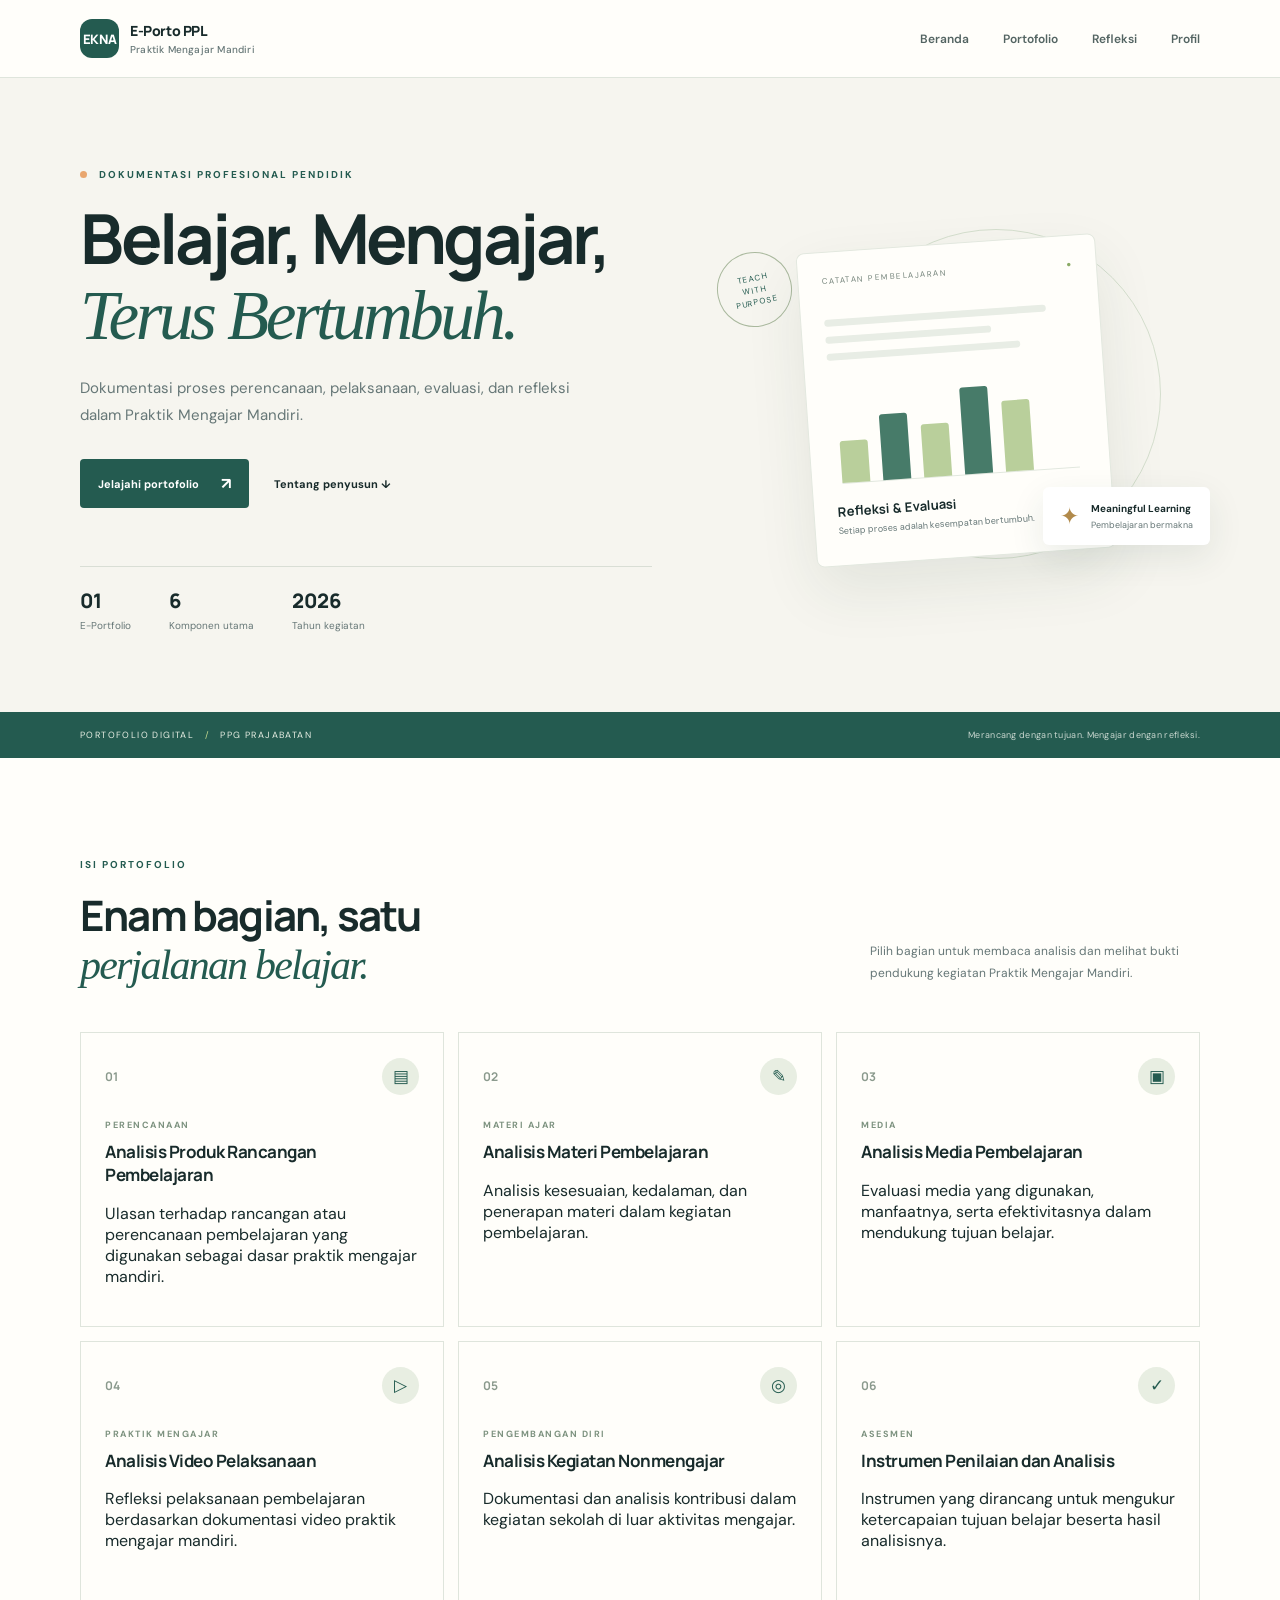
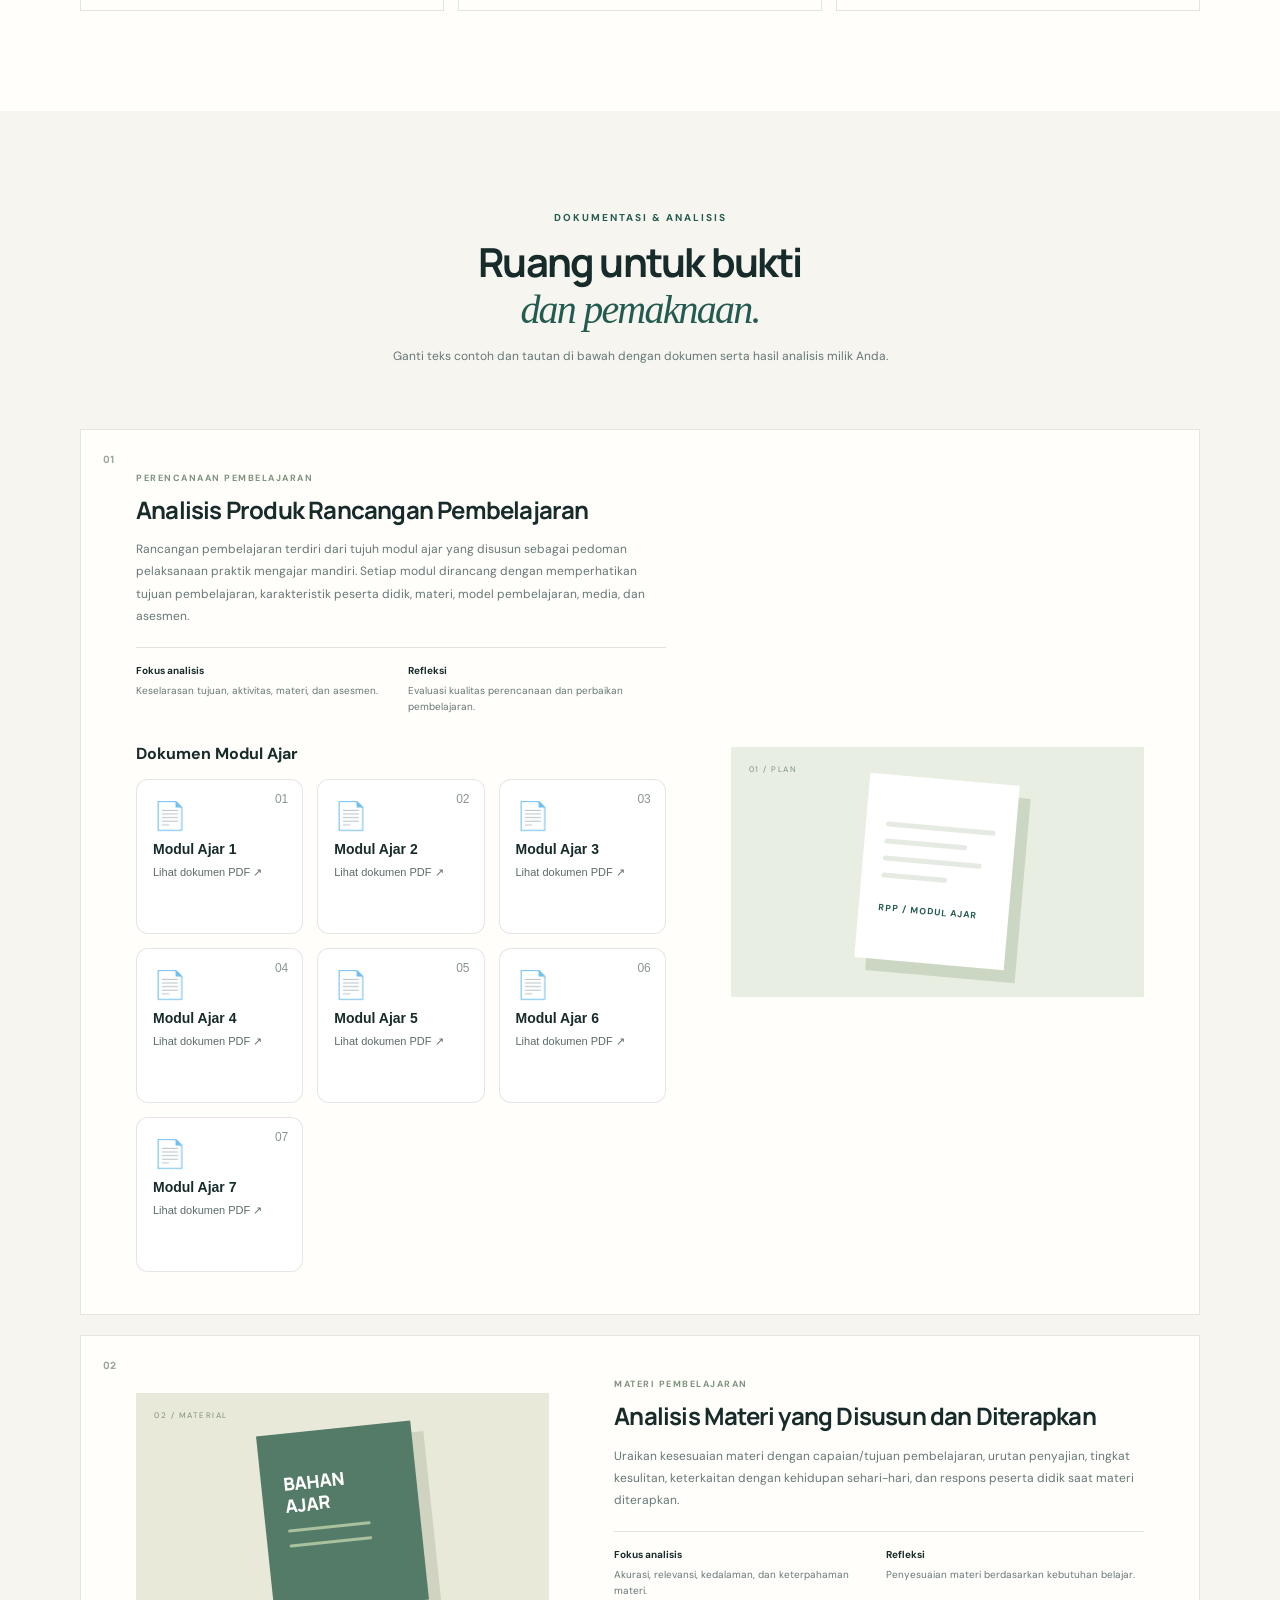
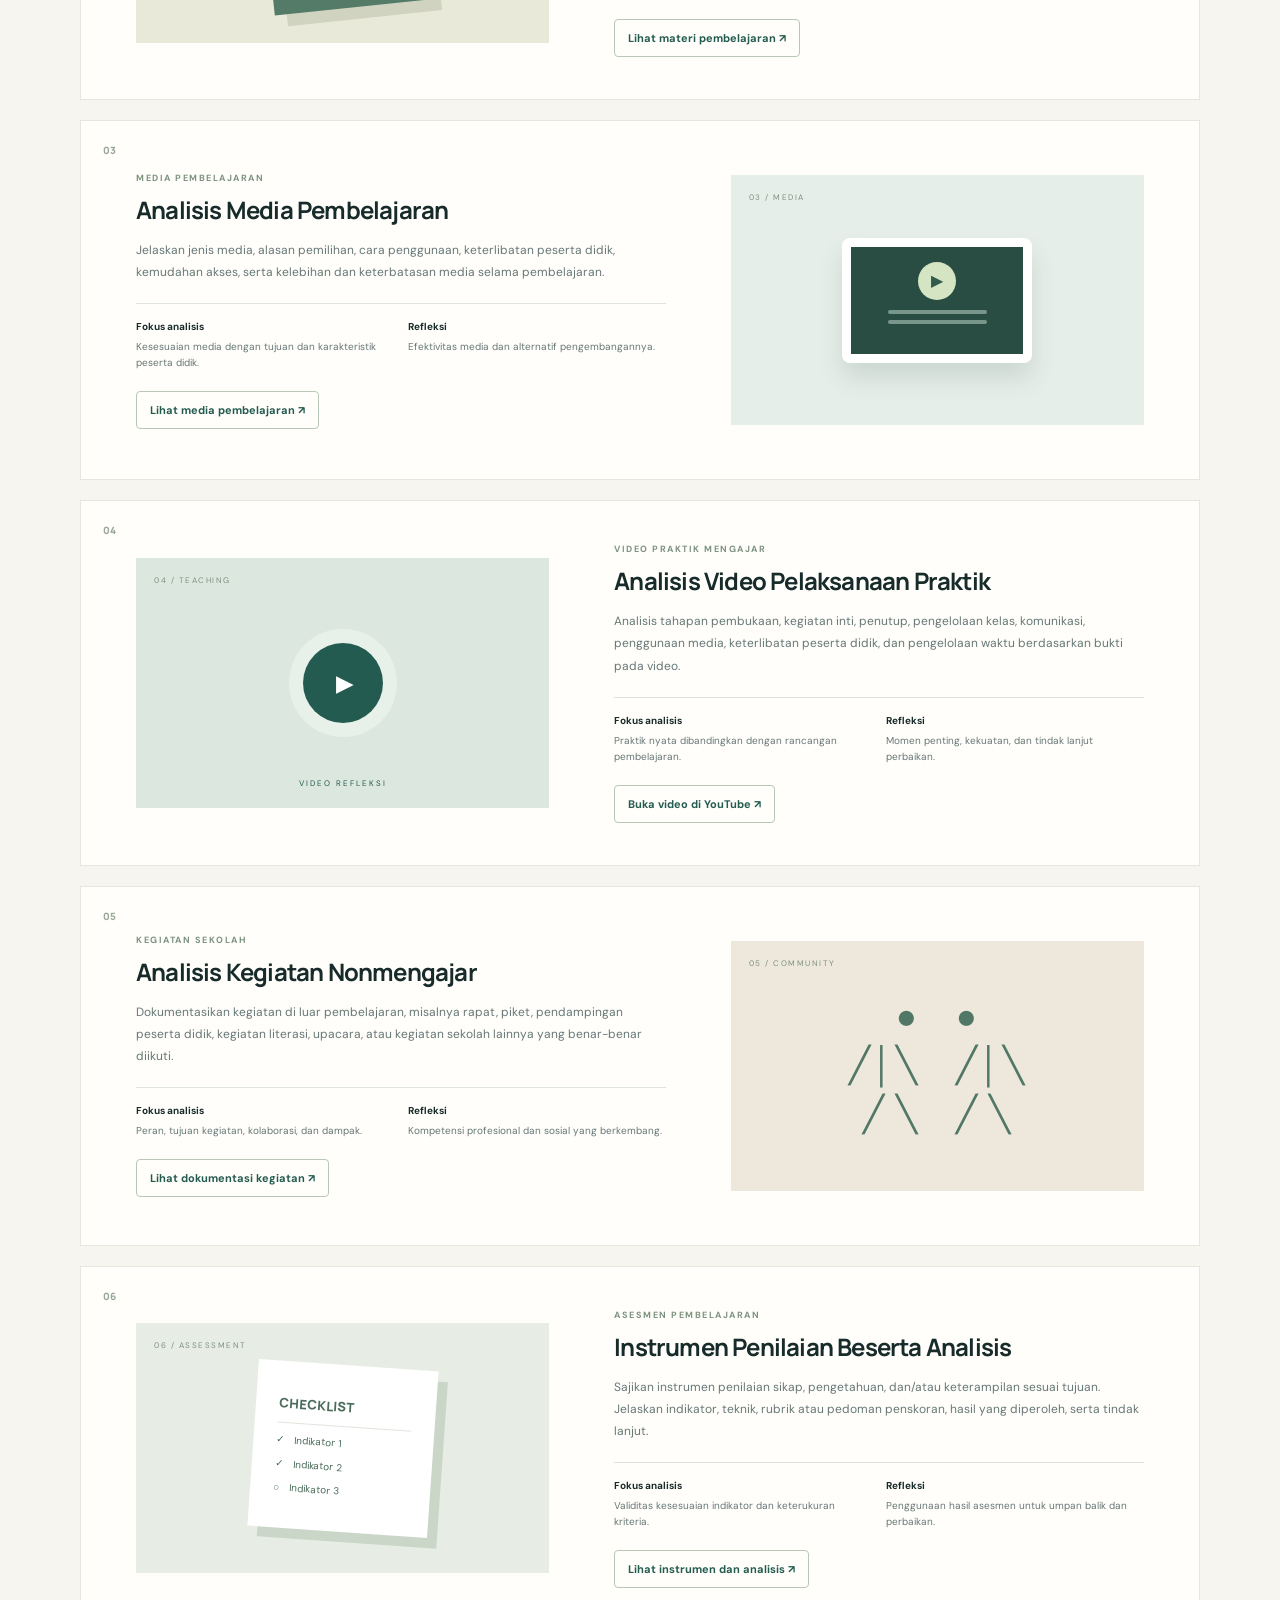
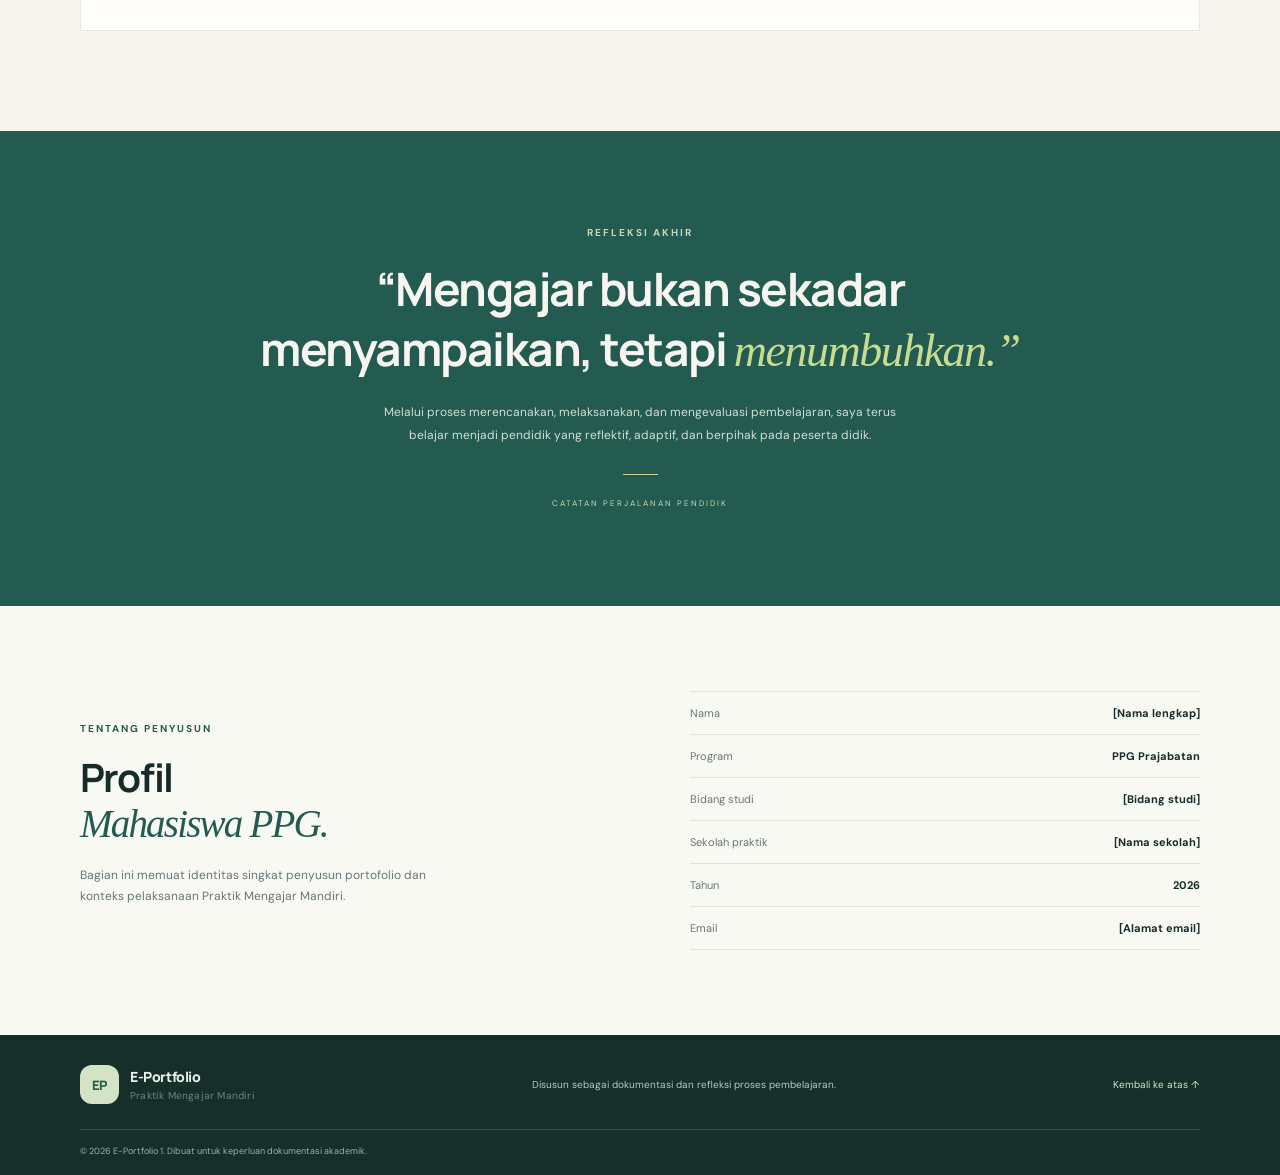
==== index.html @ 23ff945a "Add files via upload" ====
<!doctype html>
<html lang="id">
  <head>
    <meta charset="UTF-8" />
    <meta name="viewport" content="width=device-width, initial-scale=1.0" />
    <meta name="description" content="E-Portfolio 1 Praktik Mengajar Mandiri" />
    <title>E-Portfolio PPL | Praktik Mengajar Mandiri</title>
    <link rel="preconnect" href="https://fonts.googleapis.com" />
    <link rel="preconnect" href="https://fonts.gstatic.com" crossorigin />
    <link
      href="https://fonts.googleapis.com/css2?family=DM+Sans:wght@400;500;600;700&family=Manrope:wght@400;500;600;700;800&display=swap"
      rel="stylesheet"
    />
    <link rel="stylesheet" href="style.css" />
  </head>
  <body>
    <header class="site-header">
      <nav class="nav container">
        <a class="brand" href="#beranda"
          ><span class="brand-mark">EKNA</span
          ><span>E-Porto PPL <small>Praktik Mengajar Mandiri</small></span></a
        >
        <button
          class="menu-toggle"
          id="menuToggle"
          aria-label="Buka navigasi"
          aria-expanded="false"
        >
          ☰
        </button>
        <div class="nav-links" id="navLinks">
          <a href="#beranda">Beranda</a><a href="#portofolio">Portofolio</a
          ><a href="#refleksi">Refleksi</a><a href="#profil">Profil</a>
        </div>
      </nav>
    </header>

    <main>
      <section class="hero" id="beranda">
        <div class="container hero-grid">
          <div class="hero-copy">
            <p class="eyebrow">
              <span></span> DOKUMENTASI PROFESIONAL PENDIDIK
            </p>
            <h1>Belajar, Mengajar,<br /><em>Terus Bertumbuh.</em></h1>
            <p class="hero-desc">
              Dokumentasi proses perencanaan, pelaksanaan, evaluasi, dan
              refleksi dalam Praktik Mengajar Mandiri.
            </p>
            <div class="hero-actions">
              <a class="btn btn-primary" href="#portofolio"
                >Jelajahi portofolio <span>↗</span></a
              ><a class="text-link" href="#profil">Tentang penyusun ↓</a>
            </div>
            <div class="hero-meta">
              <div><strong>01</strong><span>E-Portfolio</span></div>
              <div><strong>6</strong><span>Komponen utama</span></div>
              <div><strong>2026</strong><span>Tahun kegiatan</span></div>
            </div>
          </div>
          <div class="hero-art" aria-label="Ilustrasi kegiatan pembelajaran">
            <div class="art-card art-main">
              <div class="art-top">
                <span>CATATAN PEMBELAJARAN</span><span class="dot-live">●</span>
              </div>
              <div class="art-lines"><i></i><i></i><i></i></div>
              <div class="art-chart">
                <span style="height: 42%"></span
                ><span style="height: 67%"></span
                ><span style="height: 54%"></span
                ><span style="height: 88%"></span
                ><span style="height: 72%"></span>
              </div>
              <div class="art-caption">
                <b>Refleksi & Evaluasi</b
                ><small>Setiap proses adalah kesempatan bertumbuh.</small>
              </div>
            </div>
            <div class="floating-note">
              <span>✦</span>
              <div>
                <b>Meaningful Learning</b><small>Pembelajaran bermakna</small>
              </div>
            </div>
            <div class="art-orbit"></div>
            <div class="art-stamp">TEACH<br />WITH<br />PURPOSE</div>
          </div>
        </div>
      </section>

      <section class="intro-strip">
        <div class="container intro-inner">
          <p>PORTOFOLIO DIGITAL <span>/</span> PPG PRAJABATAN</p>
          <p>Merancang dengan tujuan. Mengajar dengan refleksi.</p>
        </div>
      </section>

      <section class="section portfolio-section" id="portofolio">
        <div class="container">
          <div class="section-heading">
            <div>
              <p class="eyebrow">ISI PORTOFOLIO</p>
              <h2>Enam bagian, satu<br /><em>perjalanan belajar.</em></h2>
            </div>
            <p class="section-lead">
              Pilih bagian untuk membaca analisis dan melihat bukti pendukung
              kegiatan Praktik Mengajar Mandiri.
            </p>
          </div>
          <div class="portfolio-grid">
            <article class="portfolio-card">
              <a href="#bagian-1" class="">
                <div class="card-head">
                  <span class="number">01</span><span class="card-icon">▤</span>
                </div>
                <p class="card-kicker">PERENCANAAN</p>
                <h3>Analisis Produk Rancangan Pembelajaran</h3>
                <p>
                  Ulasan terhadap rancangan atau perencanaan pembelajaran yang
                  digunakan sebagai dasar praktik mengajar mandiri.
                </p>
              </a>
            </article>
            <article class="portfolio-card">
              <a href="#bagian-2" class="">
                <div class="card-head">
                  <span class="number">02</span><span class="card-icon">✎</span>
                </div>
                <p class="card-kicker">MATERI AJAR</p>
                <h3>Analisis Materi Pembelajaran</h3>
                <p>
                  Analisis kesesuaian, kedalaman, dan penerapan materi dalam
                  kegiatan pembelajaran.
                </p>
              </a>
            </article>
            <article class="portfolio-card">
              <a href="#bagian-3" class="">
                <div class="card-head">
                  <span class="number">03</span><span class="card-icon">▣</span>
                </div>
                <p class="card-kicker">MEDIA</p>
                <h3>Analisis Media Pembelajaran</h3>
                <p>
                  Evaluasi media yang digunakan, manfaatnya, serta
                  efektivitasnya dalam mendukung tujuan belajar.
                </p>
              </a>
            </article>
            <article class="portfolio-card">
              <a href="#bagian-4" class="">
                <div class="card-head">
                  <span class="number">04</span><span class="card-icon">▷</span>
                </div>
                <p class="card-kicker">PRAKTIK MENGAJAR</p>
                <h3>Analisis Video Pelaksanaan</h3>
                <p>
                  Refleksi pelaksanaan pembelajaran berdasarkan dokumentasi
                  video praktik mengajar mandiri.
                </p>
              </a>
            </article>
            <article class="portfolio-card">
              <a href="#bagian-5" class="">
                <div class="card-head">
                  <span class="number">05</span><span class="card-icon">◎</span>
                </div>
                <p class="card-kicker">PENGEMBANGAN DIRI</p>
                <h3>Analisis Kegiatan Nonmengajar</h3>
                <p>
                  Dokumentasi dan analisis kontribusi dalam kegiatan sekolah di
                  luar aktivitas mengajar.
                </p>
              </a>
            </article>
            <article class="portfolio-card">
              <a href="#bagian-6" class="">
                <div class="card-head">
                  <span class="number">06</span><span class="card-icon">✓</span>
                </div>
                <p class="card-kicker">ASESMEN</p>
                <h3>Instrumen Penilaian dan Analisis</h3>
                <p>
                  Instrumen yang dirancang untuk mengukur ketercapaian tujuan
                  belajar beserta hasil analisisnya.
                </p>
              </a>
            </article>
          </div>
        </div>
      </section>

      <section class="section detail-section" id="detail">
        <div class="container">
          <div class="detail-heading">
            <p class="eyebrow">DOKUMENTASI & ANALISIS</p>
            <h2>Ruang untuk bukti<br /><em>dan pemaknaan.</em></h2>
            <p>
              Ganti teks contoh dan tautan di bawah dengan dokumen serta hasil
              analisis milik Anda.
            </p>
          </div>
          <div class="detail-list">
            <article class="detail-item" id="bagian-1">
              <div class="detail-index">01</div>

              <div class="detail-content">
                <p class="card-kicker">PERENCANAAN PEMBELAJARAN</p>
                <h3>Analisis Produk Rancangan Pembelajaran</h3>

                <p class="detail-desc">
                  Rancangan pembelajaran terdiri dari tujuh modul ajar yang
                  disusun sebagai pedoman pelaksanaan praktik mengajar mandiri.
                  Setiap modul dirancang dengan memperhatikan tujuan
                  pembelajaran, karakteristik peserta didik, materi, model
                  pembelajaran, media, dan asesmen.
                </p>

                <div class="analysis-points">
                  <div>
                    <b>Fokus analisis</b>
                    <span
                      >Keselarasan tujuan, aktivitas, materi, dan asesmen.</span
                    >
                  </div>
                  <div>
                    <b>Refleksi</b>
                    <span
                      >Evaluasi kualitas perencanaan dan perbaikan
                      pembelajaran.</span
                    >
                  </div>
                </div>

                <h4 class="module-heading">Dokumen Modul Ajar</h4>

                <div class="module-grid">
                  <button
                    class="module-card"
                    data-pdf-url="https://drive.google.com/file/d/ID_FILE_1/preview"
                    data-pdf-title="Modul Ajar 1"
                  >
                    <span class="module-number">01</span>
                    <span class="module-icon">📄</span>
                    <b>Modul Ajar 1</b>
                    <small>Lihat dokumen PDF ↗</small>
                  </button>

                  <button
                    class="module-card"
                    data-pdf-url="https://drive.google.com/file/d/ID_FILE_2/preview"
                    data-pdf-title="Modul Ajar 2"
                  >
                    <span class="module-number">02</span>
                    <span class="module-icon">📄</span>
                    <b>Modul Ajar 2</b>
                    <small>Lihat dokumen PDF ↗</small>
                  </button>

                  <button
                    class="module-card"
                    data-pdf-url="https://drive.google.com/file/d/ID_FILE_3/preview"
                    data-pdf-title="Modul Ajar 3"
                  >
                    <span class="module-number">03</span>
                    <span class="module-icon">📄</span>
                    <b>Modul Ajar 3</b>
                    <small>Lihat dokumen PDF ↗</small>
                  </button>

                  <button
                    class="module-card"
                    data-pdf-url="https://drive.google.com/file/d/ID_FILE_4/preview"
                    data-pdf-title="Modul Ajar 4"
                  >
                    <span class="module-number">04</span>
                    <span class="module-icon">📄</span>
                    <b>Modul Ajar 4</b>
                    <small>Lihat dokumen PDF ↗</small>
                  </button>

                  <button
                    class="module-card"
                    data-pdf-url="https://drive.google.com/file/d/ID_FILE_5/preview"
                    data-pdf-title="Modul Ajar 5"
                  >
                    <span class="module-number">05</span>
                    <span class="module-icon">📄</span>
                    <b>Modul Ajar 5</b>
                    <small>Lihat dokumen PDF ↗</small>
                  </button>

                  <button
                    class="module-card"
                    data-pdf-url="https://drive.google.com/file/d/ID_FILE_6/preview"
                    data-pdf-title="Modul Ajar 6"
                  >
                    <span class="module-number">06</span>
                    <span class="module-icon">📄</span>
                    <b>Modul Ajar 6</b>
                    <small>Lihat dokumen PDF ↗</small>
                  </button>

                  <button
                    class="module-card"
                    data-pdf-url="https://drive.google.com/file/d/ID_FILE_7/preview"
                    data-pdf-title="Modul Ajar 7"
                  >
                    <span class="module-number">07</span>
                    <span class="module-icon">📄</span>
                    <b>Modul Ajar 7</b>
                    <small>Lihat dokumen PDF ↗</small>
                  </button>
                </div>
              </div>

              <div class="detail-visual visual-plan">
                <span>01 / PLAN</span>
                <div class="paper">
                  <i></i><i></i><i></i><i></i>
                  <b>RPP / MODUL AJAR</b>
                </div>
              </div>
            </article>

            <article class="detail-item reverse" id="bagian-2">
              <div class="detail-index">02</div>
              <div class="detail-content">
                <p class="card-kicker">MATERI PEMBELAJARAN</p>
                <h3>Analisis Materi yang Disusun dan Diterapkan</h3>
                <p class="detail-desc">
                  Uraikan kesesuaian materi dengan capaian/tujuan pembelajaran,
                  urutan penyajian, tingkat kesulitan, keterkaitan dengan
                  kehidupan sehari-hari, dan respons peserta didik saat materi
                  diterapkan.
                </p>
                <div class="analysis-points">
                  <div>
                    <b>Fokus analisis</b
                    ><span
                      >Akurasi, relevansi, kedalaman, dan keterpahaman
                      materi.</span
                    >
                  </div>
                  <div>
                    <b>Refleksi</b
                    ><span
                      >Penyesuaian materi berdasarkan kebutuhan belajar.</span
                    >
                  </div>
                </div>
                <a
                  class="btn btn-outline"
                  href="#"
                  target="_blank"
                  rel="noopener"
                  >Lihat materi pembelajaran ↗</a
                >
              </div>
              <div class="detail-visual visual-material">
                <span>02 / MATERIAL</span>
                <div class="book-shape">
                  <b>BAHAN<br />AJAR</b><i></i><i></i>
                </div>
              </div>
            </article>
            <article class="detail-item" id="bagian-3">
              <div class="detail-index">03</div>
              <div class="detail-content">
                <p class="card-kicker">MEDIA PEMBELAJARAN</p>
                <h3>Analisis Media Pembelajaran</h3>
                <p class="detail-desc">
                  Jelaskan jenis media, alasan pemilihan, cara penggunaan,
                  keterlibatan peserta didik, kemudahan akses, serta kelebihan
                  dan keterbatasan media selama pembelajaran.
                </p>
                <div class="analysis-points">
                  <div>
                    <b>Fokus analisis</b
                    ><span
                      >Kesesuaian media dengan tujuan dan karakteristik peserta
                      didik.</span
                    >
                  </div>
                  <div>
                    <b>Refleksi</b
                    ><span
                      >Efektivitas media dan alternatif pengembangannya.</span
                    >
                  </div>
                </div>
                <a
                  class="btn btn-outline"
                  href="#"
                  target="_blank"
                  rel="noopener"
                  >Lihat media pembelajaran ↗</a
                >
              </div>
              <div class="detail-visual visual-media">
                <span>03 / MEDIA</span>
                <div class="screen-shape">
                  <div>▶</div>
                  <i></i><i></i>
                </div>
              </div>
            </article>
            <article class="detail-item reverse" id="bagian-4">
              <div class="detail-index">04</div>
              <div class="detail-content">
                <p class="card-kicker">VIDEO PRAKTIK MENGAJAR</p>
                <h3>Analisis Video Pelaksanaan Praktik</h3>
                <p class="detail-desc">
                  Analisis tahapan pembukaan, kegiatan inti, penutup,
                  pengelolaan kelas, komunikasi, penggunaan media, keterlibatan
                  peserta didik, dan pengelolaan waktu berdasarkan bukti pada
                  video.
                </p>
                <div class="analysis-points">
                  <div>
                    <b>Fokus analisis</b
                    ><span
                      >Praktik nyata dibandingkan dengan rancangan
                      pembelajaran.</span
                    >
                  </div>
                  <div>
                    <b>Refleksi</b
                    ><span
                      >Momen penting, kekuatan, dan tindak lanjut
                      perbaikan.</span
                    >
                  </div>
                </div>
                <div class="video-frame">
                  <iframe
                    src=""
                    title="Video praktik mengajar"
                    allowfullscreen
                    loading="lazy"
                  ></iframe>
                  <div class="video-placeholder">
                    Tempel URL embed YouTube pada atribut src iframe.
                  </div>
                </div>
                <a
                  class="btn btn-outline"
                  href="#"
                  target="_blank"
                  rel="noopener"
                  >Buka video di YouTube ↗</a
                >
              </div>
              <div class="detail-visual visual-video">
                <span>04 / TEACHING</span>
                <div class="play-circle">▶</div>
                <small>VIDEO REFLEKSI</small>
              </div>
            </article>
            <article class="detail-item" id="bagian-5">
              <div class="detail-index">05</div>
              <div class="detail-content">
                <p class="card-kicker">KEGIATAN SEKOLAH</p>
                <h3>Analisis Kegiatan Nonmengajar</h3>
                <p class="detail-desc">
                  Dokumentasikan kegiatan di luar pembelajaran, misalnya rapat,
                  piket, pendampingan peserta didik, kegiatan literasi, upacara,
                  atau kegiatan sekolah lainnya yang benar-benar diikuti.
                </p>
                <div class="analysis-points">
                  <div>
                    <b>Fokus analisis</b
                    ><span
                      >Peran, tujuan kegiatan, kolaborasi, dan dampak.</span
                    >
                  </div>
                  <div>
                    <b>Refleksi</b
                    ><span
                      >Kompetensi profesional dan sosial yang berkembang.</span
                    >
                  </div>
                </div>
                <a
                  class="btn btn-outline"
                  href="#"
                  target="_blank"
                  rel="noopener"
                  >Lihat dokumentasi kegiatan ↗</a
                >
              </div>
              <div class="detail-visual visual-activity">
                <span>05 / COMMUNITY</span>
                <div class="people-art">●　●<br />╱│╲　╱│╲<br />╱ ╲　╱ ╲</div>
              </div>
            </article>
            <article class="detail-item reverse" id="bagian-6">
              <div class="detail-index">06</div>
              <div class="detail-content">
                <p class="card-kicker">ASESMEN PEMBELAJARAN</p>
                <h3>Instrumen Penilaian Beserta Analisis</h3>
                <p class="detail-desc">
                  Sajikan instrumen penilaian sikap, pengetahuan, dan/atau
                  keterampilan sesuai tujuan. Jelaskan indikator, teknik, rubrik
                  atau pedoman penskoran, hasil yang diperoleh, serta tindak
                  lanjut.
                </p>
                <div class="analysis-points">
                  <div>
                    <b>Fokus analisis</b
                    ><span
                      >Validitas kesesuaian indikator dan keterukuran
                      kriteria.</span
                    >
                  </div>
                  <div>
                    <b>Refleksi</b
                    ><span
                      >Penggunaan hasil asesmen untuk umpan balik dan
                      perbaikan.</span
                    >
                  </div>
                </div>
                <a
                  class="btn btn-outline"
                  href="#"
                  target="_blank"
                  rel="noopener"
                  >Lihat instrumen dan analisis ↗</a
                >
              </div>
              <div class="detail-visual visual-assess">
                <span>06 / ASSESSMENT</span>
                <div class="check-sheet">
                  <b>CHECKLIST</b><i>✓　Indikator 1</i><i>✓　Indikator 2</i
                  ><i>○　Indikator 3</i>
                </div>
              </div>
            </article>
          </div>
        </div>
      </section>

      <section class="reflection" id="refleksi">
        <div class="container reflection-inner">
          <p class="eyebrow">REFLEKSI AKHIR</p>
          <h2>
            “Mengajar bukan sekadar<br />menyampaikan, tetapi
            <em>menumbuhkan.”</em>
          </h2>
          <p>
            Melalui proses merencanakan, melaksanakan, dan mengevaluasi
            pembelajaran, saya terus belajar menjadi pendidik yang reflektif,
            adaptif, dan berpihak pada peserta didik.
          </p>
          <span class="reflection-line"></span
          ><small>CATATAN PERJALANAN PENDIDIK</small>
        </div>
      </section>

      <section class="profile-section" id="profil">
        <div class="container profile-grid">
          <div>
            <p class="eyebrow">TENTANG PENYUSUN</p>
            <h2>Profil<br /><em>Mahasiswa PPG.</em></h2>
            <p class="profile-copy">
              Bagian ini memuat identitas singkat penyusun portofolio dan
              konteks pelaksanaan Praktik Mengajar Mandiri.
            </p>
          </div>
          <div class="profile-data">
            <div><span>Nama</span><b>[Nama lengkap]</b></div>
            <div><span>Program</span><b>PPG Prajabatan</b></div>
            <div><span>Bidang studi</span><b>[Bidang studi]</b></div>
            <div><span>Sekolah praktik</span><b>[Nama sekolah]</b></div>
            <div><span>Tahun</span><b>2026</b></div>
            <div><span>Email</span><b>[Alamat email]</b></div>
          </div>
        </div>
      </section>
    </main>
    <footer>
      <div class="container footer-inner">
        <a class="brand footer-brand" href="#beranda"
          ><span class="brand-mark">EP</span
          ><span>E-Portfolio <small>Praktik Mengajar Mandiri</small></span></a
        >
        <p>Disusun sebagai dokumentasi dan refleksi proses pembelajaran.</p>
        <a href="#beranda" class="back-top">Kembali ke atas ↑</a>
      </div>
      <div class="container copyright">
        © 2026 E-Portfolio 1. Dibuat untuk keperluan dokumentasi akademik.
      </div>
    </footer>
    <script src="script.js"></script>

    <div class="pdf-modal" id="modulePdfModal">
      <div class="pdf-modal-content">
        <div class="pdf-modal-header">
          <h3 id="modulePdfTitle">Dokumen Modul Ajar</h3>
          <button
            class="pdf-close"
            id="modulePdfClose"
            aria-label="Tutup dokumen"
          >
            &times;
          </button>
        </div>

        <iframe
          id="modulePdfFrame"
          src=""
          title="Preview Modul Ajar"
          allow="autoplay"
        >
        </iframe>
      </div>
    </div>
  </body>
</html>
---- style.css ----
:root {
  --ink: #182b2b;
  --muted: #667777;
  --cream: #f6f5ef;
  --paper: #fffefa;
  --green: #245b50;
  --lime: #c7dc91;
  --line: #dfe5dc;
  --orange: #e9a66e;
}
* {
  box-sizing: border-box;
}
html {
  scroll-behavior: smooth;
  scroll-padding-top: 90px;
}
body {
  margin: 0;
  background: var(--paper);
  color: var(--ink);
  font-family: "DM Sans", sans-serif;
}
h1,
h2,
h3,
.brand {
  font-family: Manrope, sans-serif;
}
a {
  color: inherit;
  text-decoration: none;
}
.container {
  width: min(1120px, calc(100% - 48px));
  margin: auto;
}
.site-header {
  height: 78px;
  background: rgba(255, 254, 250, 0.94);
  border-bottom: 1px solid var(--line);
  position: sticky;
  top: 0;
  z-index: 10;
  backdrop-filter: blur(12px);
}
.nav {
  height: 100%;
  display: flex;
  align-items: center;
  justify-content: space-between;
}
.brand {
  display: flex;
  align-items: center;
  gap: 11px;
  font-size: 14px;
  font-weight: 800;
  letter-spacing: -0.4px;
}
.brand small {
  display: block;
  font: 500 10px "DM Sans";
  color: var(--muted);
  letter-spacing: 0.2px;
  margin-top: 3px;
}
.brand-mark {
  display: grid;
  place-items: center;
  width: 39px;
  height: 39px;
  border-radius: 12px;
  background: var(--green);
  color: white;
  font-size: 13px;
}
.nav-links {
  display: flex;
  gap: 34px;
  font-size: 12px;
  font-weight: 600;
  color: #536462;
}
.nav-links a:hover,
.text-link:hover {
  color: var(--green);
}
.menu-toggle {
  display: none;
  border: 0;
  background: none;
  font-size: 24px;
  color: var(--ink);
}
.hero {
  background: var(--cream);
  overflow: hidden;
  padding: 90px 0 80px;
}
.hero-grid {
  display: grid;
  grid-template-columns: 1.08fr 0.92fr;
  align-items: center;
  gap: 60px;
}
.eyebrow {
  font-size: 10px;
  letter-spacing: 2px;
  font-weight: 700;
  color: var(--green);
  margin: 0 0 20px;
}
.eyebrow span {
  display: inline-block;
  width: 7px;
  height: 7px;
  background: var(--orange);
  border-radius: 50%;
  margin-right: 8px;
}
.hero h1 {
  font-size: clamp(43px, 5.5vw, 69px);
  line-height: 1.08;
  letter-spacing: -3.5px;
  margin: 0 0 22px;
}
.hero h1 em,
h2 em {
  font-family: Georgia, serif;
  font-weight: 400;
  color: var(--green);
}
.hero-desc {
  font-size: 15px;
  line-height: 1.8;
  color: var(--muted);
  max-width: 490px;
}
.hero-actions {
  display: flex;
  align-items: center;
  gap: 25px;
  margin-top: 30px;
}
.btn {
  display: inline-flex;
  align-items: center;
  gap: 22px;
  padding: 14px 18px;
  font-size: 11px;
  font-weight: 700;
  border-radius: 4px;
  transition: 0.2s;
}
.btn-primary {
  background: var(--green);
  color: white;
}
.btn-primary:hover {
  background: #173f37;
  transform: translateY(-2px);
}
.btn-primary span,
.card-link span {
  font-size: 16px;
}
.text-link {
  font-size: 11px;
  font-weight: 700;
}
.hero-meta {
  display: flex;
  gap: 38px;
  margin-top: 58px;
  padding-top: 20px;
  border-top: 1px solid #d9ded5;
}
.hero-meta div {
  display: flex;
  flex-direction: column;
  gap: 5px;
}
.hero-meta strong {
  font: 800 20px Manrope;
}
.hero-meta span {
  font-size: 10px;
  color: var(--muted);
}
.hero-art {
  height: 380px;
  position: relative;
  display: grid;
  place-items: center;
}
.art-orbit {
  position: absolute;
  width: 330px;
  height: 330px;
  border: 1px solid #d5dfce;
  border-radius: 50%;
  right: 8%;
  top: 5%;
}
.art-card {
  position: relative;
  z-index: 1;
  width: 300px;
  height: 315px;
  background: #fffefa;
  border: 1px solid #e3e8df;
  border-radius: 8px;
  padding: 23px;
  box-shadow: 0 25px 60px #243d3017;
  transform: rotate(-4deg);
}
.art-top {
  font-size: 8px;
  letter-spacing: 1.5px;
  color: #75847b;
  display: flex;
  justify-content: space-between;
}
.dot-live {
  color: #8aaa65;
}
.art-lines {
  margin-top: 34px;
}
.art-lines i {
  display: block;
  height: 7px;
  border-radius: 8px;
  background: #e8ede5;
  margin: 10px 0;
  width: 88%;
}
.art-lines i:nth-child(2) {
  width: 66%;
}
.art-lines i:nth-child(3) {
  width: 77%;
}
.art-chart {
  height: 100px;
  display: flex;
  align-items: end;
  gap: 13px;
  margin: 24px 7px 18px;
  border-bottom: 1px solid #e2e8df;
}
.art-chart span {
  width: 28px;
  background: #b9cf9b;
  border-radius: 3px 3px 0 0;
}
.art-chart span:nth-child(2n) {
  background: #477b69;
}
.art-caption b,
.art-caption small {
  display: block;
}
.art-caption b {
  font: 700 13px Manrope;
}
.art-caption small {
  font-size: 9px;
  color: var(--muted);
  margin-top: 5px;
}
.floating-note {
  position: absolute;
  z-index: 2;
  right: -2%;
  bottom: 45px;
  display: flex;
  align-items: center;
  gap: 12px;
  padding: 14px 17px;
  background: white;
  box-shadow: 0 12px 35px #243d3018;
  border-radius: 6px;
}
.floating-note > span {
  font-size: 23px;
  color: #b18a4b;
}
.floating-note b,
.floating-note small {
  display: block;
}
.floating-note b {
  font-size: 10px;
}
.floating-note small {
  font-size: 9px;
  color: var(--muted);
  margin-top: 4px;
}
.art-stamp {
  position: absolute;
  left: 1%;
  top: 42px;
  border: 1px solid #aab99e;
  border-radius: 50%;
  width: 75px;
  height: 75px;
  display: grid;
  place-content: center;
  text-align: center;
  font-size: 8px;
  letter-spacing: 1px;
  line-height: 1.5;
  transform: rotate(-12deg);
  color: var(--green);
}
.intro-strip {
  background: var(--green);
  color: #e9f0e5;
}
.intro-inner {
  display: flex;
  justify-content: space-between;
  padding: 17px 0;
  font-size: 9px;
  letter-spacing: 1.4px;
}
.intro-inner p {
  margin: 0;
}
.intro-inner span {
  color: var(--lime);
  padding: 0 7px;
}
.intro-inner p + p {
  letter-spacing: 0.3px;
  color: #c7d6ce;
}
.section {
  padding: 100px 0;
}
.section-heading {
  display: flex;
  justify-content: space-between;
  align-items: end;
  margin-bottom: 42px;
}
.section-heading h2,
.detail-heading h2,
.profile-grid h2 {
  font-size: 42px;
  line-height: 1.15;
  letter-spacing: -1.8px;
  margin: 0;
}
.section-lead {
  max-width: 330px;
  color: var(--muted);
  font-size: 12px;
  line-height: 1.8;
  margin: 0 0 5px;
}
.portfolio-grid {
  display: grid;
  grid-template-columns: repeat(3, 1fr);
  gap: 14px;
}
.portfolio-card {
  padding: 25px 24px 23px;
  border: 1px solid var(--line);
  min-height: 270px;
  display: flex;
  flex-direction: column;
  background: #fffefa;
  transition: 0.25s;
}
.portfolio-card:hover {
  transform: translateY(-5px);
  box-shadow: 0 16px 35px #243d3010;
  border-color: #b8cbb9;
}
.portfolio-card.featured {
  background: #f1f4eb;
}
.card-head {
  display: flex;
  justify-content: space-between;
  align-items: center;
}
.number {
  font: 700 12px Manrope;
  color: #8b9a8d;
}
.card-icon {
  width: 37px;
  height: 37px;
  border-radius: 50%;
  display: grid;
  place-items: center;
  background: #e8eee2;
  color: var(--green);
  font-size: 17px;
}
.card-kicker {
  font-size: 9px;
  letter-spacing: 1.5px;
  color: #7d927f;
  font-weight: 700;
  margin: 24px 0 10px;
}
.portfolio-card h3 {
  font-size: 17px;
  line-height: 1.35;
  letter-spacing: -0.5px;
  margin: 0 0 10px;
}
.portfolio-card > p:not(.card-kicker) {
  font-size: 11px;
  line-height: 1.7;
  color: var(--muted);
  margin: 0;
}
.card-link {
  display: flex;
  justify-content: space-between;
  align-items: center;
  margin-top: auto;
  padding-top: 23px;
  font-size: 10px;
  font-weight: 700;
  color: var(--green);
}
.detail-section {
  background: var(--cream);
}
.detail-heading {
  text-align: center;
  margin-bottom: 65px;
}
.detail-heading .eyebrow {
  margin-bottom: 15px;
}
.detail-heading h2 {
  font-size: 40px;
}
.detail-heading > p:last-child {
  font-size: 12px;
  color: var(--muted);
  margin-top: 15px;
}
.detail-list {
  display: flex;
  flex-direction: column;
  gap: 20px;
}
.detail-item {
  position: relative;
  display: grid;
  grid-template-columns: 1fr 0.78fr;
  gap: 65px;
  align-items: center;
  background: #fffefa;
  border: 1px solid #e4e8df;
  padding: 42px 55px;
  min-height: 360px;
}
.detail-item.reverse {
  grid-template-columns: 0.78fr 1fr;
}
.detail-item.reverse .detail-content {
  grid-column: 2;
  grid-row: 1;
}
.detail-item.reverse .detail-visual {
  grid-column: 1;
  grid-row: 1;
}
.detail-index {
  position: absolute;
  top: 22px;
  left: 22px;
  font: 800 10px Manrope;
  color: #9aa89a;
}
.detail-content .card-kicker {
  margin: 0 0 12px;
}
.detail-content h3 {
  font-size: 24px;
  letter-spacing: -0.8px;
  line-height: 1.2;
  margin: 0 0 14px;
}
.detail-desc {
  font-size: 12px;
  line-height: 1.85;
  color: var(--muted);
  margin: 0 0 20px;
}
.analysis-points {
  display: grid;
  grid-template-columns: 1fr 1fr;
  gap: 14px;
  border-top: 1px solid var(--line);
  padding-top: 16px;
  margin-bottom: 20px;
}
.analysis-points b,
.analysis-points span {
  display: block;
}
.analysis-points b {
  font-size: 10px;
  margin-bottom: 6px;
}
.analysis-points span {
  font-size: 10px;
  line-height: 1.6;
  color: var(--muted);
}
.btn-outline {
  border: 1px solid #b7c8b7;
  color: var(--green);
  padding: 11px 13px;
}
.btn-outline:hover {
  background: var(--green);
  color: white;
}
.edit-hint {
  display: block;
  color: #9a9f96;
  font-size: 9px;
  margin-top: 8px;
}
.detail-visual {
  height: 250px;
  position: relative;
  display: grid;
  place-items: center;
  background: #e9eee3;
  overflow: hidden;
}
.detail-visual > span {
  position: absolute;
  top: 17px;
  left: 18px;
  font-size: 8px;
  letter-spacing: 1.5px;
  color: #7e907f;
}
.paper {
  width: 150px;
  height: 185px;
  background: white;
  box-shadow: 12px 12px 0 #cbd7c3;
  padding: 35px 20px;
  transform: rotate(5deg);
}
.paper i,
.screen-shape i,
.book-shape i {
  display: block;
  height: 5px;
  background: #e5ebe2;
  margin: 12px 0;
  border-radius: 4px;
}
.paper i:nth-child(2) {
  width: 75%;
}
.paper i:nth-child(3) {
  width: 90%;
}
.paper i:nth-child(4) {
  width: 60%;
}
.paper b {
  display: block;
  font-size: 9px;
  letter-spacing: 1px;
  margin-top: 24px;
  color: var(--green);
}
.visual-material {
  background: #e9e9d9;
}
.book-shape {
  width: 155px;
  height: 180px;
  background: #547b68;
  color: white;
  box-shadow: 12px 12px 0 #d0d3bf;
  padding: 40px 22px;
  transform: rotate(-6deg);
}
.book-shape b {
  font: 800 18px Manrope;
  line-height: 1.2;
}
.book-shape i {
  background: #a9c29d;
  width: 75%;
  height: 3px;
}
.visual-media {
  background: #e6eee9;
}
.screen-shape {
  width: 190px;
  height: 125px;
  background: #294d43;
  border: 9px solid #fff;
  border-radius: 8px;
  box-shadow: 0 15px 25px #1c3e3020;
  padding: 15px;
}
.screen-shape div {
  display: grid;
  place-items: center;
  width: 38px;
  height: 38px;
  border-radius: 50%;
  background: #d5e5c3;
  color: #315b4c;
  margin: 0 auto 10px;
}
.screen-shape i {
  height: 4px;
  background: #779588;
  margin: 6px auto;
  width: 70%;
}
.visual-video {
  background: #dce8df;
}
.play-circle {
  width: 80px;
  height: 80px;
  border-radius: 50%;
  background: var(--green);
  color: white;
  display: grid;
  place-items: center;
  padding-left: 5px;
  font-size: 23px;
  box-shadow: 0 0 0 14px #ffffff55;
}
.visual-video small {
  position: absolute;
  bottom: 20px;
  font-size: 8px;
  letter-spacing: 2px;
  color: var(--green);
}
.visual-activity {
  background: #eee8dc;
}
.people-art {
  font-size: 35px;
  line-height: 1.4;
  color: #517767;
  text-align: center;
  letter-spacing: 2px;
}
.visual-assess {
  background: #e7ede4;
}
.check-sheet {
  width: 180px;
  background: #fff;
  padding: 23px;
  box-shadow: 10px 10px 0 #cad7c8;
  transform: rotate(4deg);
}
.check-sheet b,
.check-sheet i {
  display: block;
  font-style: normal;
  font-size: 10px;
  margin: 10px 0;
  color: #4b6c5b;
}
.check-sheet b {
  font: 800 13px Manrope;
  border-bottom: 1px solid #dfe6dc;
  padding-bottom: 10px;
}
.video-frame {
  display: none;
  position: relative;
  width: 100%;
  aspect-ratio: 16/9;
  margin: 16px 0;
  background: #182b2b;
}
.video-frame iframe {
  width: 100%;
  height: 100%;
  border: 0;
}
.video-placeholder {
  position: absolute;
  inset: 0;
  display: grid;
  place-items: center;
  text-align: center;
  padding: 20px;
  color: #d8e2d8;
  font-size: 10px;
  pointer-events: none;
}
.reflection {
  background: var(--green);
  color: #f6f5ef;
  padding: 95px 0;
  text-align: center;
}
.reflection .eyebrow {
  color: #c5d7b7;
}
.reflection h2 {
  font-size: clamp(30px, 4vw, 46px);
  line-height: 1.3;
  letter-spacing: -1.5px;
  margin: 0 0 20px;
}
.reflection h2 em {
  color: var(--lime);
}
.reflection-inner > p:not(.eyebrow) {
  max-width: 540px;
  margin: 0 auto;
  color: #d1ded5;
  font-size: 12px;
  line-height: 1.9;
}
.reflection-line {
  display: block;
  width: 35px;
  height: 1px;
  background: var(--lime);
  margin: 28px auto 15px;
}
.reflection small {
  font-size: 8px;
  letter-spacing: 2px;
  color: #c5d7b7;
}
.profile-section {
  padding: 85px 0;
  background: #f9f9f4;
}
.profile-grid {
  display: grid;
  grid-template-columns: 1fr 1fr;
  gap: 100px;
  align-items: center;
}
.profile-grid h2 {
  font-size: 39px;
}
.profile-copy {
  max-width: 350px;
  color: var(--muted);
  font-size: 12px;
  line-height: 1.8;
  margin-top: 18px;
}
.profile-data {
  border-top: 1px solid var(--line);
}
.profile-data div {
  display: flex;
  justify-content: space-between;
  gap: 20px;
  padding: 14px 0;
  border-bottom: 1px solid var(--line);
  font-size: 11px;
}
.profile-data span {
  color: var(--muted);
}
.profile-data b {
  text-align: right;
}
footer {
  background: #172f2b;
  color: #eaf0e9;
  padding: 30px 0 18px;
}
.footer-inner {
  display: flex;
  align-items: center;
  justify-content: space-between;
}
.footer-brand .brand-mark {
  background: #d4e3c5;
  color: var(--green);
}
.footer-inner > p {
  font-size: 10px;
  color: #b7c8bc;
}
.back-top {
  font-size: 10px;
  color: #d4e3c5;
}
.copyright {
  border-top: 1px solid #365047;
  margin-top: 25px;
  padding-top: 15px;
  color: #9db0a3;
  font-size: 9px;
}
@media (max-width: 800px) {
  .hero-grid {
    gap: 20px;
  }
  .hero-art {
    transform: scale(0.85);
  }
  .portfolio-grid {
    grid-template-columns: repeat(2, 1fr);
  }
  .detail-item,
  .detail-item.reverse {
    grid-template-columns: 1fr 0.75fr;
    gap: 25px;
    padding: 38px 28px;
  }
  .detail-content h3 {
    font-size: 20px;
  }
  .profile-grid {
    gap: 40px;
  }
}
@media (max-width: 600px) {
  .container {
    width: min(100% - 34px, 1120px);
  }
  .site-header {
    height: 68px;
  }
  .menu-toggle {
    display: block;
  }
  .nav-links {
    display: none;
    position: absolute;
    top: 68px;
    left: 0;
    right: 0;
    padding: 20px 25px;
    background: #fffefa;
    border-bottom: 1px solid var(--line);
    flex-direction: column;
    gap: 20px;
  }
  .nav-links.open {
    display: flex;
  }
  .hero {
    padding: 60px 0 35px;
  }
  .hero-grid {
    grid-template-columns: 1fr;
    gap: 5px;
  }
  .hero h1 {
    font-size: 48px;
  }
  .hero-desc {
    font-size: 13px;
  }
  .hero-meta {
    margin-top: 38px;
  }
  .hero-art {
    height: 320px;
    transform: scale(0.9);
    margin-top: 0;
  }
  .intro-inner {
    gap: 10px;
    flex-direction: column;
  }
  .intro-inner p + p {
    font-size: 9px;
  }
  .section {
    padding: 70px 0;
  }
  .section-heading {
    display: block;
  }
  .section-heading h2,
  .detail-heading h2 {
    font-size: 35px;
  }
  .section-lead {
    margin-top: 18px;
  }
  .portfolio-grid {
    grid-template-columns: 1fr;
  }
  .portfolio-card {
    min-height: 235px;
  }
  .detail-heading {
    margin-bottom: 35px;
  }
  .detail-item,
  .detail-item.reverse {
    grid-template-columns: 1fr;
    padding: 38px 22px 25px;
    gap: 25px;
  }
  .detail-item.reverse .detail-content,
  .detail-item.reverse .detail-visual {
    grid-column: 1;
    grid-row: auto;
  }
  .detail-visual {
    height: 200px;
    grid-row: 1;
  }
  .detail-content h3 {
    font-size: 22px;
  }
  .analysis-points {
    gap: 10px;
  }
  .reflection {
    padding: 70px 0;
  }
  .profile-grid {
    grid-template-columns: 1fr;
    gap: 30px;
  }
  .profile-section {
    padding: 65px 0;
  }
  .footer-inner {
    align-items: flex-start;
    gap: 18px;
    flex-wrap: wrap;
  }
  .footer-inner > p {
    order: 3;
    width: 100%;
    margin: 0;
  }
  .copyright {
    line-height: 1.6;
  }
}

/* GALERI MODUL AJAR */
.module-heading {
  margin-top: 28px;
  margin-bottom: 15px;
  font-size: 16px;
}

.module-grid {
  display: grid;
  grid-template-columns: repeat(3, minmax(0, 1fr));
  gap: 14px;
}

.module-card {
  position: relative;
  display: flex;
  flex-direction: column;
  align-items: flex-start;
  gap: 9px;
  padding: 20px 16px;
  min-height: 155px;
  text-align: left;
  background: var(--card, #fff);
  border: 1px solid rgba(128, 128, 128, 0.2);
  border-radius: 12px;
  cursor: pointer;
  color: inherit;
  transition: 0.25s ease;
}

.module-card:hover {
  transform: translateY(-4px);
  border-color: var(--accent, #64748b);
  box-shadow: 0 8px 22px rgba(0, 0, 0, 0.08);
}

.module-number {
  position: absolute;
  top: 12px;
  right: 14px;
  font-size: 12px;
  opacity: 0.5;
}

.module-icon {
  font-size: 27px;
}

.module-card b {
  font-size: 14px;
}

.module-card small {
  font-size: 11px;
  opacity: 0.7;
}

/* POPUP PDF */
#modulePdfModal {
  display: none;
  position: fixed;
  inset: 0;
  z-index: 999999;
  background: rgba(0, 0, 0, 0.8);
  align-items: center;
  justify-content: center;
  padding: 20px;
}

#modulePdfModal.active {
  display: flex;
}

#modulePdfModal .pdf-modal-content {
  position: relative;
  width: 100%;
  max-width: 1100px;
  height: 90vh;
  background: #fff;
  border-radius: 12px;
  overflow: hidden;
  display: flex;
  flex-direction: column;
}

#modulePdfModal .pdf-modal-header {
  min-height: 55px;
  padding: 10px 65px 10px 20px;
  display: flex;
  align-items: center;
  border-bottom: 1px solid #ddd;
  position: relative;
}

#modulePdfModal .pdf-modal-header h3 {
  font-size: 15px;
  margin: 0;
  color: #222;
}

#modulePdfModal .pdf-close {
  position: fixed;
  top: 12px;
  right: 16px;
  z-index: 1000001;
  width: 42px;
  height: 42px;
  border: none;
  border-radius: 50%;
  background: #fff;
  color: #222;
  font-size: 28px;
  cursor: pointer;
  display: flex;
  align-items: center;
  justify-content: center;
  box-shadow: 0 2px 12px rgba(0, 0, 0, 0.25);
}

#modulePdfModal iframe {
  width: 100%;
  flex: 1;
  border: none;
  background: #f5f5f5;
}

@media (max-width: 768px) {
  .module-grid {
    grid-template-columns: repeat(2, minmax(0, 1fr));
  }

  #modulePdfModal {
    padding: 10px;
  }

  #modulePdfModal .pdf-modal-content {
    height: 92vh;
  }
}

@media (max-width: 420px) {
  .module-grid {
    grid-template-columns: 1fr;
  }
}
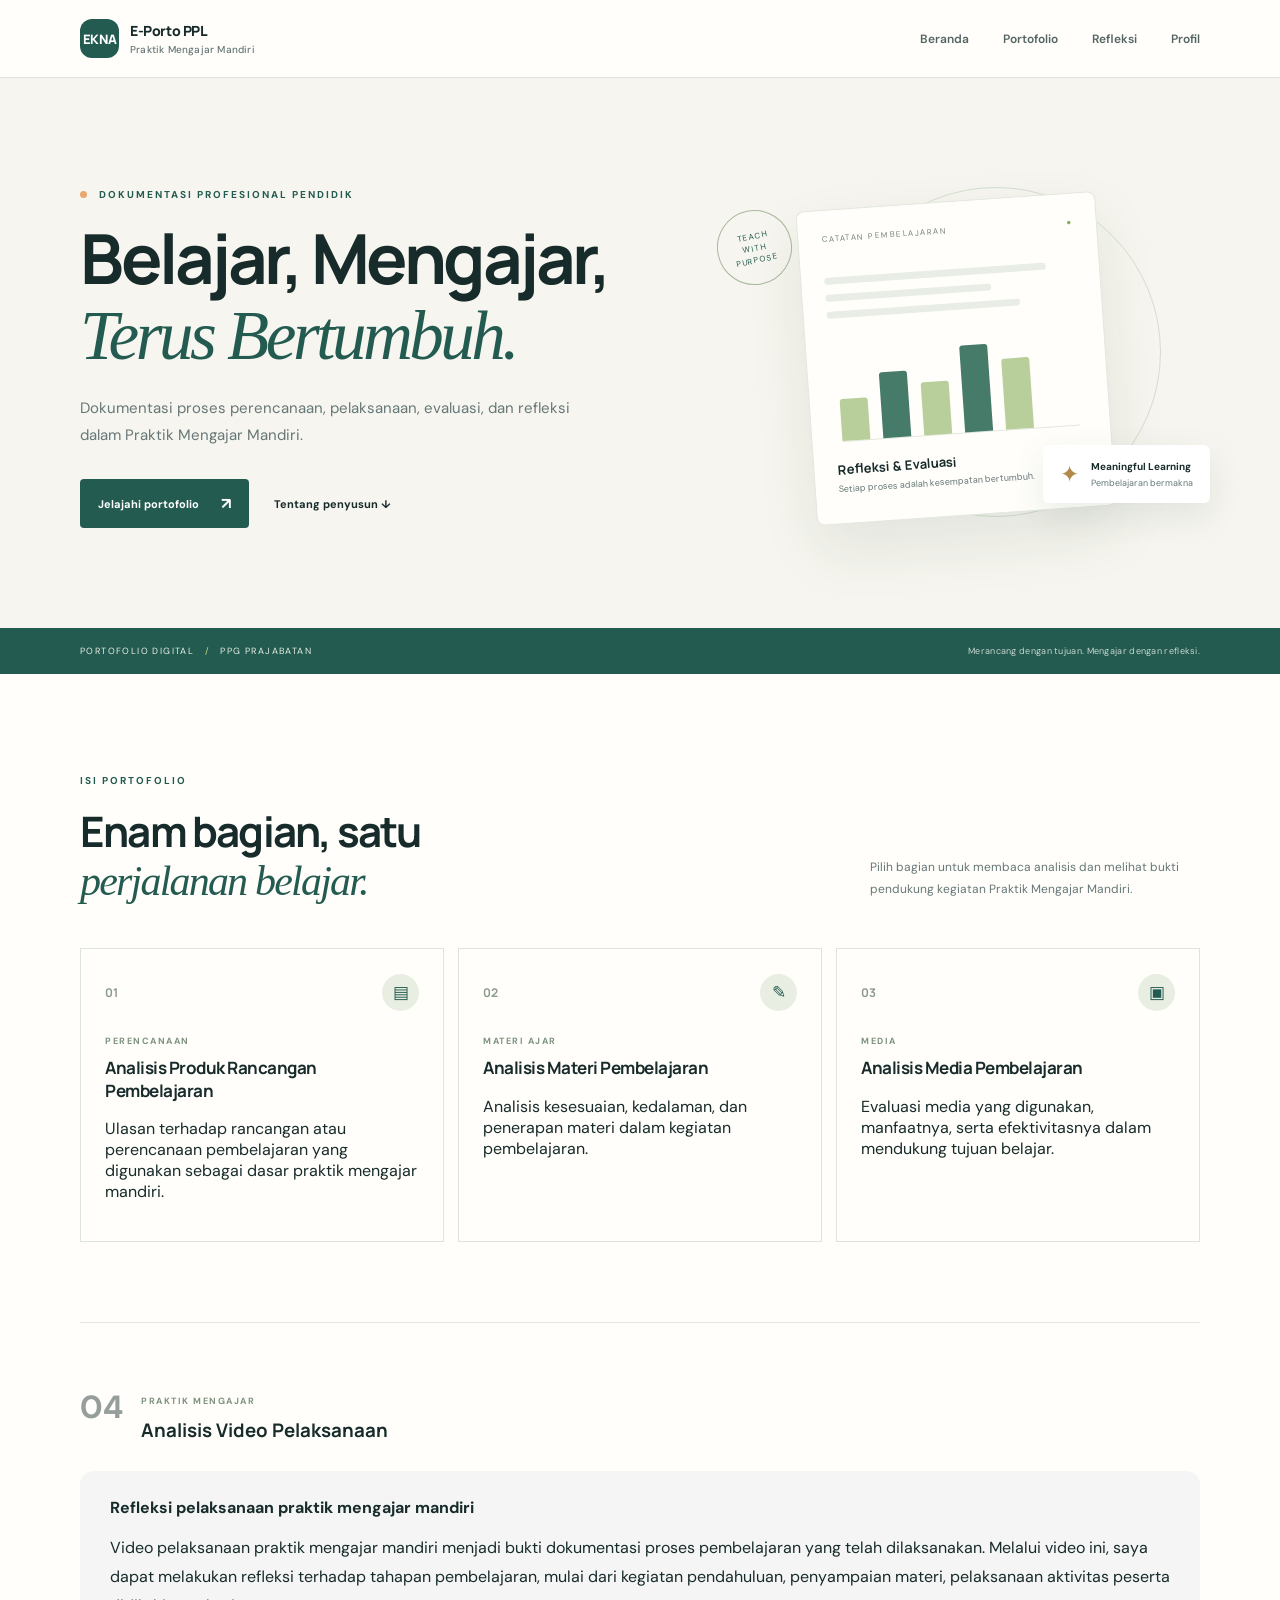
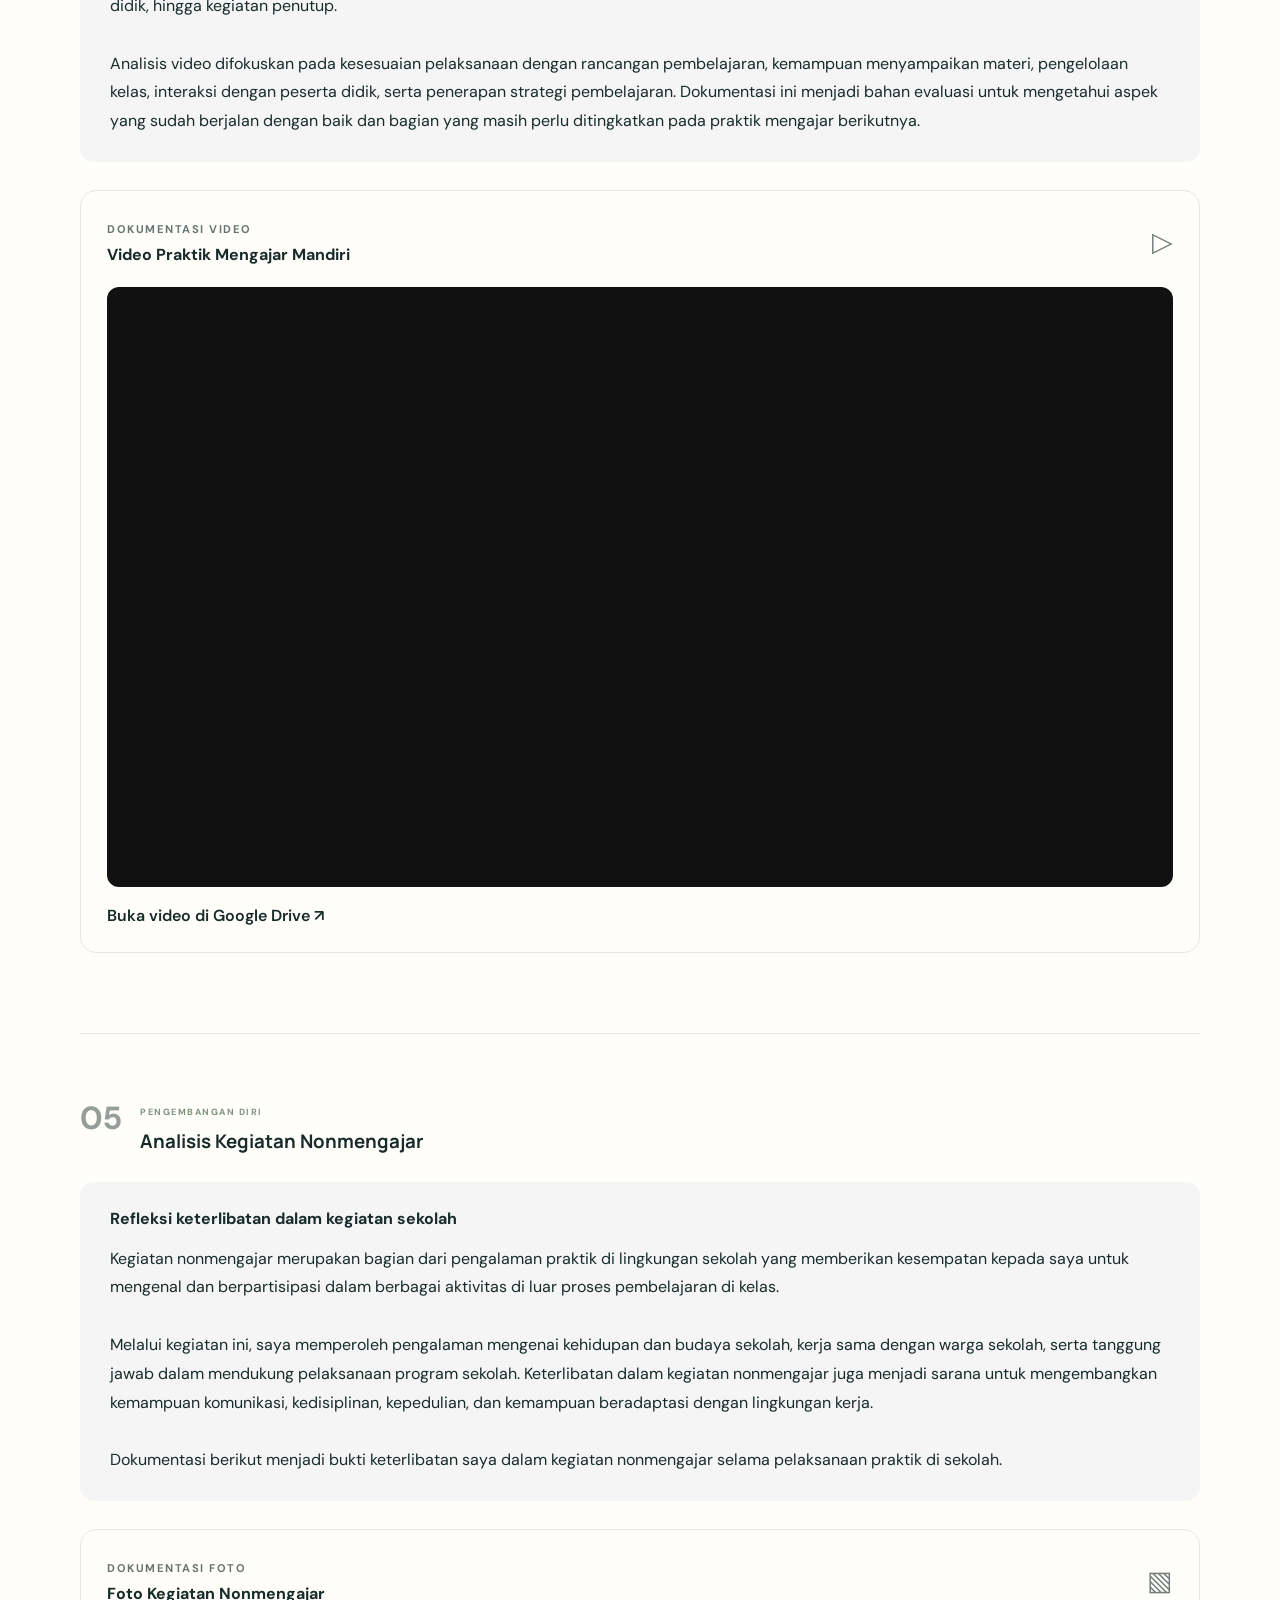
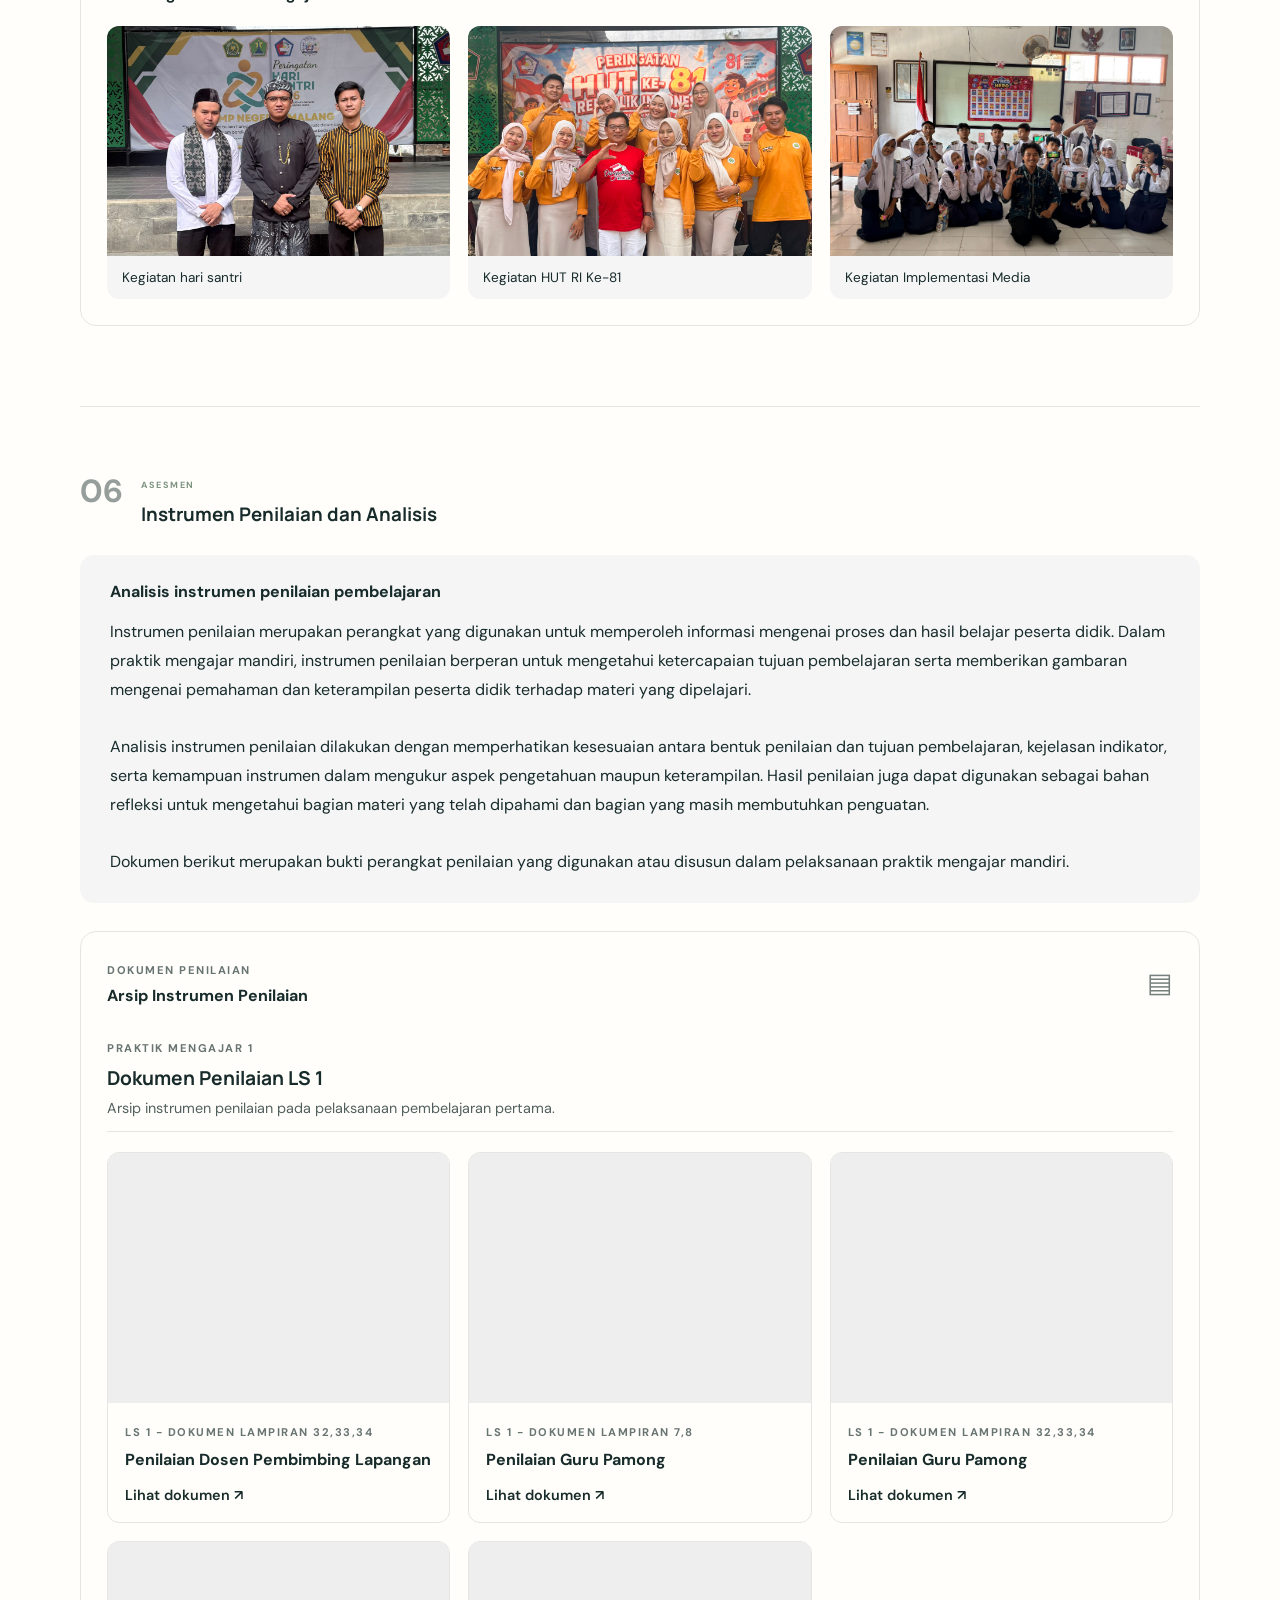
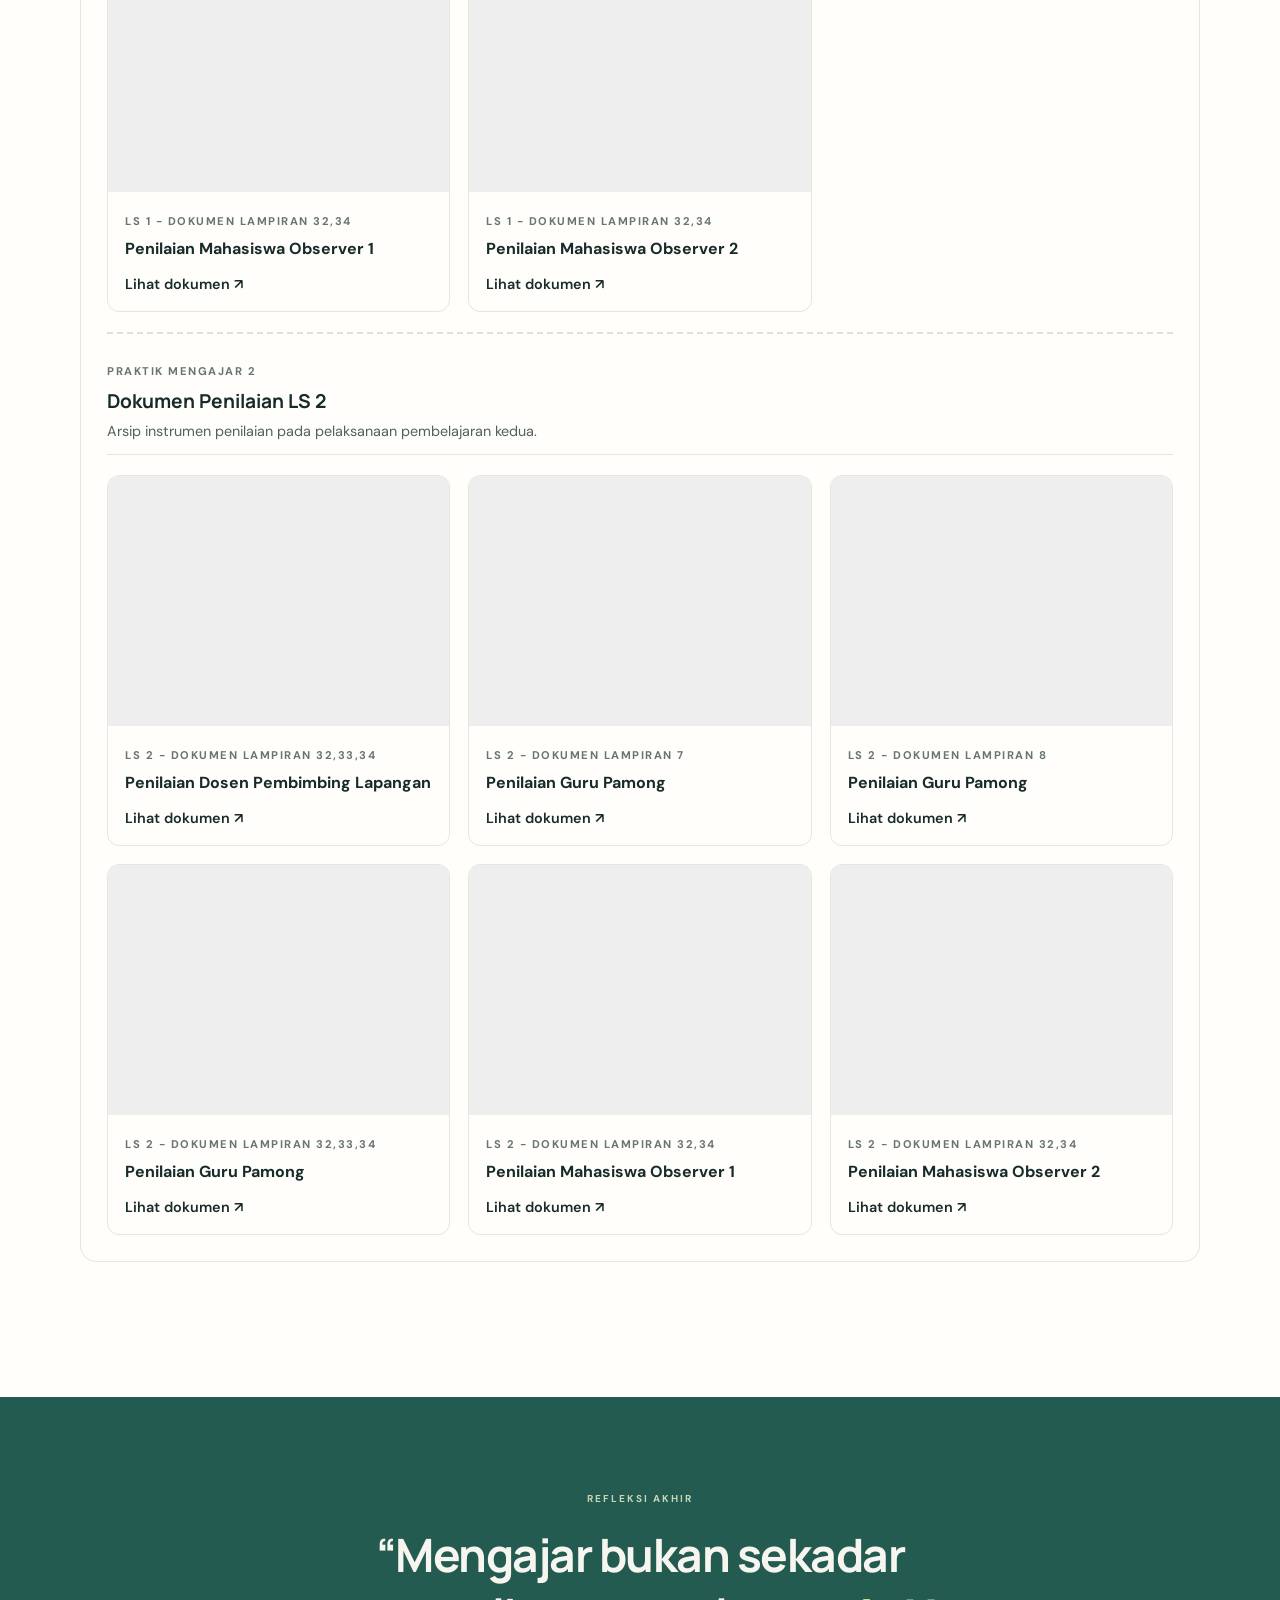
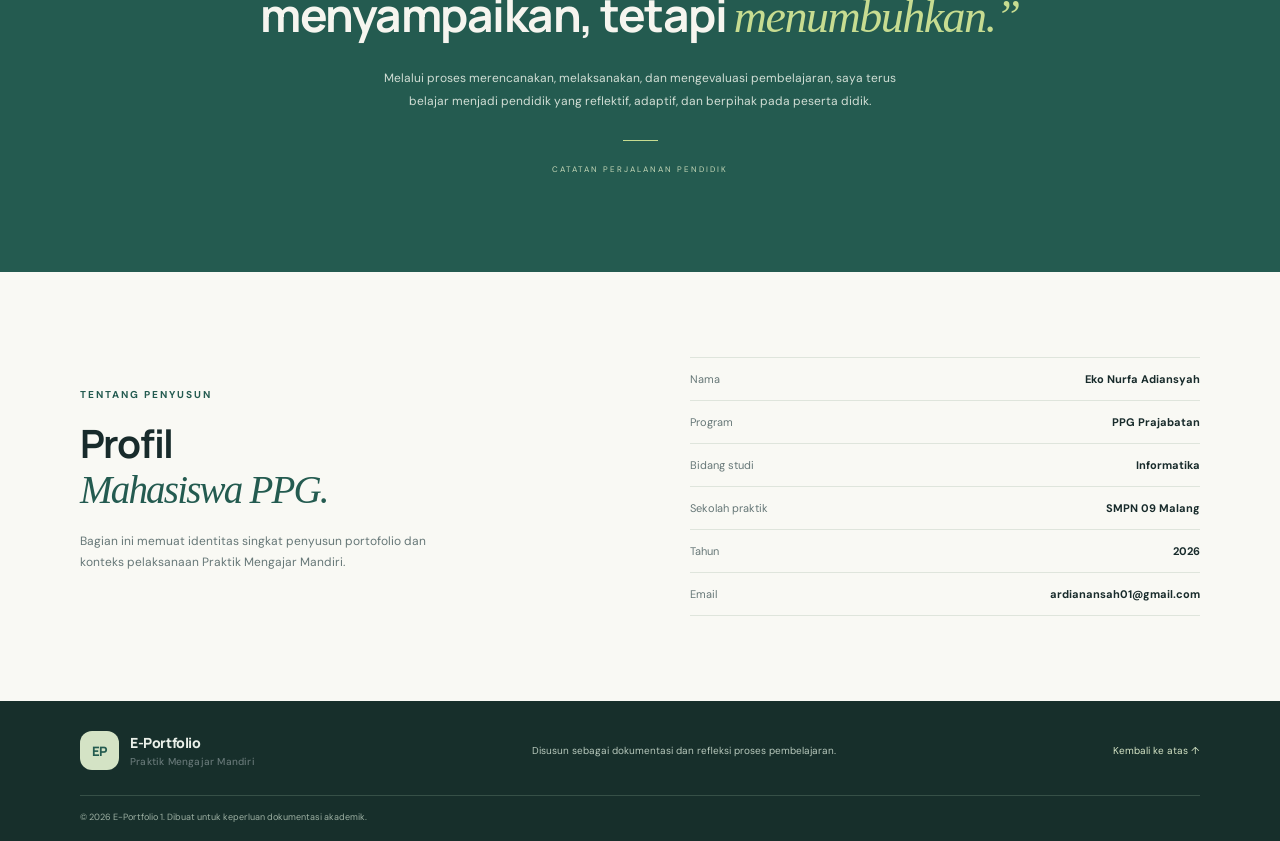
==== commit 77e7f605: "Add files via upload" ====
--- a/index.html
+++ b/index.html
@@ -52,11 +52,6 @@
                 >Jelajahi portofolio <span>↗</span></a
               ><a class="text-link" href="#profil">Tentang penyusun ↓</a>
             </div>
-            <div class="hero-meta">
-              <div><strong>01</strong><span>E-Portfolio</span></div>
-              <div><strong>6</strong><span>Komponen utama</span></div>
-              <div><strong>2026</strong><span>Tahun kegiatan</span></div>
-            </div>
           </div>
           <div class="hero-art" aria-label="Ilustrasi kegiatan pembelajaran">
             <div class="art-card art-main">
@@ -95,7 +90,7 @@
         </div>
       </section>
 
-      <section class="section portfolio-section" id="portofolio">
+      <!-- <section class="section portfolio-section" id="portofolio">
         <div class="container">
           <div class="section-heading">
             <div>
@@ -109,7 +104,7 @@
           </div>
           <div class="portfolio-grid">
             <article class="portfolio-card">
-              <a href="#bagian-1" class="">
+              <a href="produk.html" class="">
                 <div class="card-head">
                   <span class="number">01</span><span class="card-icon">▤</span>
                 </div>
@@ -122,7 +117,7 @@
               </a>
             </article>
             <article class="portfolio-card">
-              <a href="#bagian-2" class="">
+              <a href="materi.html" class="">
                 <div class="card-head">
                   <span class="number">02</span><span class="card-icon">✎</span>
                 </div>
@@ -135,7 +130,7 @@
               </a>
             </article>
             <article class="portfolio-card">
-              <a href="#bagian-3" class="">
+              <a href="media.html" class="">
                 <div class="card-head">
                   <span class="number">03</span><span class="card-icon">▣</span>
                 </div>
@@ -188,355 +183,741 @@
             </article>
           </div>
         </div>
-      </section>
-
-      <section class="section detail-section" id="detail">
+      </section> -->
+
+      <style>
+        /* ===================================
+   PORTFOLIO EVIDENCE SECTION
+=================================== */
+
+        .portfolio-evidence-section {
+          margin-top: 80px;
+          padding-top: 48px;
+          border-top: 1px solid rgba(128, 128, 128, 0.2);
+        }
+
+        .evidence-heading {
+          display: flex;
+          align-items: center;
+          gap: 18px;
+          margin-bottom: 28px;
+        }
+
+        .evidence-number {
+          font-size: 2rem;
+          font-weight: 700;
+          opacity: 0.45;
+        }
+
+        .evidence-heading h3 {
+          margin: 5px 0 0;
+        }
+
+        .evidence-analysis {
+          padding: 26px 30px;
+          margin-bottom: 28px;
+          border-radius: 14px;
+          background: var(--surface, #f5f5f5);
+        }
+
+        .evidence-analysis h4 {
+          margin-top: 0;
+          margin-bottom: 14px;
+        }
+
+        .evidence-analysis p {
+          line-height: 1.8;
+          margin-bottom: 0;
+        }
+
+        .evidence-media {
+          padding: 26px;
+          border: 1px solid rgba(128, 128, 128, 0.2);
+          border-radius: 16px;
+          margin-bottom: 35px;
+        }
+
+        .media-title {
+          display: flex;
+          justify-content: space-between;
+          align-items: center;
+          gap: 15px;
+          margin-bottom: 22px;
+        }
+
+        .media-title h4 {
+          margin: 6px 0 0;
+        }
+
+        .media-label {
+          font-size: 0.7rem;
+          letter-spacing: 1.5px;
+          font-weight: 700;
+          opacity: 0.65;
+        }
+
+        .media-icon {
+          font-size: 1.7rem;
+          opacity: 0.6;
+        }
+
+        /* VIDEO */
+
+        .video-wrapper {
+          position: relative;
+          width: 100%;
+          aspect-ratio: 16 / 9;
+          overflow: hidden;
+          border-radius: 12px;
+          background: #111;
+        }
+
+        .video-wrapper iframe {
+          position: absolute;
+          inset: 0;
+          width: 100%;
+          height: 100%;
+          border: 0;
+        }
+
+        .evidence-link {
+          display: inline-block;
+          margin-top: 18px;
+          font-weight: 600;
+          text-decoration: none;
+        }
+
+        /* FOTO KEGIATAN */
+
+        .nonteaching-gallery {
+          display: grid;
+          grid-template-columns: repeat(3, minmax(0, 1fr));
+          gap: 18px;
+        }
+
+        .gallery-item {
+          margin: 0;
+          overflow: hidden;
+          border-radius: 12px;
+          background: var(--surface, #f5f5f5);
+        }
+
+        .gallery-item img {
+          display: block;
+          width: 100%;
+          height: 230px;
+          object-fit: cover;
+        }
+
+        .gallery-item figcaption {
+          padding: 13px 15px;
+          font-size: 0.85rem;
+        }
+
+        /* DOKUMEN PENILAIAN */
+
+        .assessment-documents {
+          display: grid;
+          grid-template-columns: repeat(3, minmax(0, 1fr));
+          gap: 18px;
+        }
+
+        .document-item {
+          min-width: 0;
+          overflow: hidden;
+          border: 1px solid rgba(128, 128, 128, 0.2);
+          border-radius: 12px;
+        }
+
+        .document-preview {
+          width: 100%;
+          height: 250px;
+          background: #eee;
+          overflow: hidden;
+        }
+
+        .document-preview iframe {
+          width: 100%;
+          height: 100%;
+          border: 0;
+        }
+
+        .document-info {
+          padding: 17px;
+        }
+
+        .document-info h4 {
+          margin: 8px 0 14px;
+        }
+
+        .document-info a {
+          font-size: 0.9rem;
+          font-weight: 600;
+          text-decoration: none;
+        }
+
+        /* RESPONSIVE */
+
+        @media (max-width: 768px) {
+          .portfolio-evidence-section {
+            margin-top: 55px;
+            padding-top: 35px;
+          }
+
+          .evidence-analysis,
+          .evidence-media {
+            padding: 20px;
+          }
+
+          .nonteaching-gallery,
+          .assessment-documents {
+            grid-template-columns: repeat(2, minmax(0, 1fr));
+          }
+
+          .gallery-item img {
+            height: 190px;
+          }
+        }
+
+        @media (max-width: 520px) {
+          .nonteaching-gallery,
+          .assessment-documents {
+            grid-template-columns: 1fr;
+          }
+
+          .gallery-item img {
+            height: 220px;
+          }
+
+          .document-preview {
+            height: 280px;
+          }
+
+          .evidence-heading {
+            gap: 12px;
+          }
+
+          .evidence-number {
+            font-size: 1.5rem;
+          }
+        }
+      </style>
+      <section class="section portfolio-section" id="portofolio">
         <div class="container">
-          <div class="detail-heading">
-            <p class="eyebrow">DOKUMENTASI & ANALISIS</p>
-            <h2>Ruang untuk bukti<br /><em>dan pemaknaan.</em></h2>
-            <p>
-              Ganti teks contoh dan tautan di bawah dengan dokumen serta hasil
-              analisis milik Anda.
+          <!-- JUDUL PORTOFOLIO -->
+          <div class="section-heading">
+            <div>
+              <p class="eyebrow">ISI PORTOFOLIO</p>
+              <h2>Enam bagian, satu<br /><em>perjalanan belajar.</em></h2>
+            </div>
+            <p class="section-lead">
+              Pilih bagian untuk membaca analisis dan melihat bukti pendukung
+              kegiatan Praktik Mengajar Mandiri.
             </p>
           </div>
-          <div class="detail-list">
-            <article class="detail-item" id="bagian-1">
-              <div class="detail-index">01</div>
-
-              <div class="detail-content">
-                <p class="card-kicker">PERENCANAAN PEMBELAJARAN</p>
+
+          <!-- TIGA CARD UTAMA -->
+          <div class="portfolio-grid">
+            <article class="portfolio-card">
+              <a href="produk.html">
+                <div class="card-head">
+                  <span class="number">01</span>
+                  <span class="card-icon">▤</span>
+                </div>
+                <p class="card-kicker">PERENCANAAN</p>
                 <h3>Analisis Produk Rancangan Pembelajaran</h3>
-
-                <p class="detail-desc">
-                  Rancangan pembelajaran terdiri dari tujuh modul ajar yang
-                  disusun sebagai pedoman pelaksanaan praktik mengajar mandiri.
-                  Setiap modul dirancang dengan memperhatikan tujuan
-                  pembelajaran, karakteristik peserta didik, materi, model
-                  pembelajaran, media, dan asesmen.
+                <p>
+                  Ulasan terhadap rancangan atau perencanaan pembelajaran yang
+                  digunakan sebagai dasar praktik mengajar mandiri.
                 </p>
-
-                <div class="analysis-points">
-                  <div>
-                    <b>Fokus analisis</b>
-                    <span
-                      >Keselarasan tujuan, aktivitas, materi, dan asesmen.</span
-                    >
-                  </div>
-                  <div>
-                    <b>Refleksi</b>
-                    <span
-                      >Evaluasi kualitas perencanaan dan perbaikan
-                      pembelajaran.</span
-                    >
-                  </div>
-                </div>
-
-                <h4 class="module-heading">Dokumen Modul Ajar</h4>
-
-                <div class="module-grid">
-                  <button
-                    class="module-card"
-                    data-pdf-url="https://drive.google.com/file/d/ID_FILE_1/preview"
-                    data-pdf-title="Modul Ajar 1"
-                  >
-                    <span class="module-number">01</span>
-                    <span class="module-icon">📄</span>
-                    <b>Modul Ajar 1</b>
-                    <small>Lihat dokumen PDF ↗</small>
-                  </button>
-
-                  <button
-                    class="module-card"
-                    data-pdf-url="https://drive.google.com/file/d/ID_FILE_2/preview"
-                    data-pdf-title="Modul Ajar 2"
-                  >
-                    <span class="module-number">02</span>
-                    <span class="module-icon">📄</span>
-                    <b>Modul Ajar 2</b>
-                    <small>Lihat dokumen PDF ↗</small>
-                  </button>
-
-                  <button
-                    class="module-card"
-                    data-pdf-url="https://drive.google.com/file/d/ID_FILE_3/preview"
-                    data-pdf-title="Modul Ajar 3"
-                  >
-                    <span class="module-number">03</span>
-                    <span class="module-icon">📄</span>
-                    <b>Modul Ajar 3</b>
-                    <small>Lihat dokumen PDF ↗</small>
-                  </button>
-
-                  <button
-                    class="module-card"
-                    data-pdf-url="https://drive.google.com/file/d/ID_FILE_4/preview"
-                    data-pdf-title="Modul Ajar 4"
-                  >
-                    <span class="module-number">04</span>
-                    <span class="module-icon">📄</span>
-                    <b>Modul Ajar 4</b>
-                    <small>Lihat dokumen PDF ↗</small>
-                  </button>
-
-                  <button
-                    class="module-card"
-                    data-pdf-url="https://drive.google.com/file/d/ID_FILE_5/preview"
-                    data-pdf-title="Modul Ajar 5"
-                  >
-                    <span class="module-number">05</span>
-                    <span class="module-icon">📄</span>
-                    <b>Modul Ajar 5</b>
-                    <small>Lihat dokumen PDF ↗</small>
-                  </button>
-
-                  <button
-                    class="module-card"
-                    data-pdf-url="https://drive.google.com/file/d/ID_FILE_6/preview"
-                    data-pdf-title="Modul Ajar 6"
-                  >
-                    <span class="module-number">06</span>
-                    <span class="module-icon">📄</span>
-                    <b>Modul Ajar 6</b>
-                    <small>Lihat dokumen PDF ↗</small>
-                  </button>
-
-                  <button
-                    class="module-card"
-                    data-pdf-url="https://drive.google.com/file/d/ID_FILE_7/preview"
-                    data-pdf-title="Modul Ajar 7"
-                  >
-                    <span class="module-number">07</span>
-                    <span class="module-icon">📄</span>
-                    <b>Modul Ajar 7</b>
-                    <small>Lihat dokumen PDF ↗</small>
-                  </button>
-                </div>
-              </div>
-
-              <div class="detail-visual visual-plan">
-                <span>01 / PLAN</span>
-                <div class="paper">
-                  <i></i><i></i><i></i><i></i>
-                  <b>RPP / MODUL AJAR</b>
-                </div>
-              </div>
+              </a>
             </article>
 
-            <article class="detail-item reverse" id="bagian-2">
-              <div class="detail-index">02</div>
-              <div class="detail-content">
-                <p class="card-kicker">MATERI PEMBELAJARAN</p>
-                <h3>Analisis Materi yang Disusun dan Diterapkan</h3>
-                <p class="detail-desc">
-                  Uraikan kesesuaian materi dengan capaian/tujuan pembelajaran,
-                  urutan penyajian, tingkat kesulitan, keterkaitan dengan
-                  kehidupan sehari-hari, dan respons peserta didik saat materi
-                  diterapkan.
+            <article class="portfolio-card">
+              <a href="materi.html">
+                <div class="card-head">
+                  <span class="number">02</span>
+                  <span class="card-icon">✎</span>
+                </div>
+                <p class="card-kicker">MATERI AJAR</p>
+                <h3>Analisis Materi Pembelajaran</h3>
+                <p>
+                  Analisis kesesuaian, kedalaman, dan penerapan materi dalam
+                  kegiatan pembelajaran.
                 </p>
-                <div class="analysis-points">
-                  <div>
-                    <b>Fokus analisis</b
-                    ><span
-                      >Akurasi, relevansi, kedalaman, dan keterpahaman
-                      materi.</span
-                    >
-                  </div>
-                  <div>
-                    <b>Refleksi</b
-                    ><span
-                      >Penyesuaian materi berdasarkan kebutuhan belajar.</span
-                    >
-                  </div>
-                </div>
-                <a
-                  class="btn btn-outline"
-                  href="#"
-                  target="_blank"
-                  rel="noopener"
-                  >Lihat materi pembelajaran ↗</a
+              </a>
+            </article>
+
+            <article class="portfolio-card">
+              <a href="media.html">
+                <div class="card-head">
+                  <span class="number">03</span>
+                  <span class="card-icon">▣</span>
+                </div>
+                <p class="card-kicker">MEDIA</p>
+                <h3>Analisis Media Pembelajaran</h3>
+                <p>
+                  Evaluasi media yang digunakan, manfaatnya, serta
+                  efektivitasnya dalam mendukung tujuan belajar.
+                </p>
+              </a>
+            </article>
+          </div>
+
+          <!-- BAGIAN 04: VIDEO PRAKTIK MENGAJAR -->
+          <div class="portfolio-evidence-section" id="bagian-4">
+            <div class="evidence-heading">
+              <span class="evidence-number">04</span>
+              <div>
+                <p class="card-kicker">PRAKTIK MENGAJAR</p>
+                <h3>Analisis Video Pelaksanaan</h3>
+              </div>
+            </div>
+
+            <div class="evidence-analysis">
+              <h4>Refleksi pelaksanaan praktik mengajar mandiri</h4>
+              <p>
+                Video pelaksanaan praktik mengajar mandiri menjadi bukti
+                dokumentasi proses pembelajaran yang telah dilaksanakan. Melalui
+                video ini, saya dapat melakukan refleksi terhadap tahapan
+                pembelajaran, mulai dari kegiatan pendahuluan, penyampaian
+                materi, pelaksanaan aktivitas peserta didik, hingga kegiatan
+                penutup.
+                <br /><br />
+                Analisis video difokuskan pada kesesuaian pelaksanaan dengan
+                rancangan pembelajaran, kemampuan menyampaikan materi,
+                pengelolaan kelas, interaksi dengan peserta didik, serta
+                penerapan strategi pembelajaran. Dokumentasi ini menjadi bahan
+                evaluasi untuk mengetahui aspek yang sudah berjalan dengan baik
+                dan bagian yang masih perlu ditingkatkan pada praktik mengajar
+                berikutnya.
+              </p>
+            </div>
+
+            <div class="evidence-media video-evidence">
+              <div class="media-title">
+                <div>
+                  <span class="media-label">DOKUMENTASI VIDEO</span>
+                  <h4>Video Praktik Mengajar Mandiri</h4>
+                </div>
+                <span class="media-icon">▷</span>
+              </div>
+
+              <div class="video-wrapper">
+                <iframe
+                  src="https://drive.google.com/file/d/1x5YP8uu6ptJSsLASYQSjqAV--7oYjWR0/preview"
+                  title="Video Praktik Mengajar Mandiri"
+                  allow="autoplay"
+                  allowfullscreen
                 >
-              </div>
-              <div class="detail-visual visual-material">
-                <span>02 / MATERIAL</span>
-                <div class="book-shape">
-                  <b>BAHAN<br />AJAR</b><i></i><i></i>
-                </div>
-              </div>
-            </article>
-            <article class="detail-item" id="bagian-3">
-              <div class="detail-index">03</div>
-              <div class="detail-content">
-                <p class="card-kicker">MEDIA PEMBELAJARAN</p>
-                <h3>Analisis Media Pembelajaran</h3>
-                <p class="detail-desc">
-                  Jelaskan jenis media, alasan pemilihan, cara penggunaan,
-                  keterlibatan peserta didik, kemudahan akses, serta kelebihan
-                  dan keterbatasan media selama pembelajaran.
-                </p>
-                <div class="analysis-points">
-                  <div>
-                    <b>Fokus analisis</b
-                    ><span
-                      >Kesesuaian media dengan tujuan dan karakteristik peserta
-                      didik.</span
-                    >
-                  </div>
-                  <div>
-                    <b>Refleksi</b
-                    ><span
-                      >Efektivitas media dan alternatif pengembangannya.</span
-                    >
-                  </div>
-                </div>
-                <a
-                  class="btn btn-outline"
-                  href="#"
-                  target="_blank"
-                  rel="noopener"
-                  >Lihat media pembelajaran ↗</a
-                >
-              </div>
-              <div class="detail-visual visual-media">
-                <span>03 / MEDIA</span>
-                <div class="screen-shape">
-                  <div>▶</div>
-                  <i></i><i></i>
-                </div>
-              </div>
-            </article>
-            <article class="detail-item reverse" id="bagian-4">
-              <div class="detail-index">04</div>
-              <div class="detail-content">
-                <p class="card-kicker">VIDEO PRAKTIK MENGAJAR</p>
-                <h3>Analisis Video Pelaksanaan Praktik</h3>
-                <p class="detail-desc">
-                  Analisis tahapan pembukaan, kegiatan inti, penutup,
-                  pengelolaan kelas, komunikasi, penggunaan media, keterlibatan
-                  peserta didik, dan pengelolaan waktu berdasarkan bukti pada
-                  video.
-                </p>
-                <div class="analysis-points">
-                  <div>
-                    <b>Fokus analisis</b
-                    ><span
-                      >Praktik nyata dibandingkan dengan rancangan
-                      pembelajaran.</span
-                    >
-                  </div>
-                  <div>
-                    <b>Refleksi</b
-                    ><span
-                      >Momen penting, kekuatan, dan tindak lanjut
-                      perbaikan.</span
-                    >
-                  </div>
-                </div>
-                <div class="video-frame">
-                  <iframe
-                    src=""
-                    title="Video praktik mengajar"
-                    allowfullscreen
+                </iframe>
+              </div>
+
+              <a
+                class="evidence-link"
+                href="https://drive.google.com/file/d/1x5YP8uu6ptJSsLASYQSjqAV--7oYjWR0/view?usp=sharing"
+                target="_blank"
+                rel="noopener noreferrer"
+              >
+                Buka video di Google Drive ↗
+              </a>
+            </div>
+          </div>
+
+          <!-- BAGIAN 05: KEGIATAN NONMENGAJAR -->
+          <div class="portfolio-evidence-section" id="bagian-5">
+            <div class="evidence-heading">
+              <span class="evidence-number">05</span>
+              <div>
+                <p class="card-kicker">PENGEMBANGAN DIRI</p>
+                <h3>Analisis Kegiatan Nonmengajar</h3>
+              </div>
+            </div>
+
+            <div class="evidence-analysis">
+              <h4>Refleksi keterlibatan dalam kegiatan sekolah</h4>
+              <p>
+                Kegiatan nonmengajar merupakan bagian dari pengalaman praktik di
+                lingkungan sekolah yang memberikan kesempatan kepada saya untuk
+                mengenal dan berpartisipasi dalam berbagai aktivitas di luar
+                proses pembelajaran di kelas.
+                <br /><br />
+                Melalui kegiatan ini, saya memperoleh pengalaman mengenai
+                kehidupan dan budaya sekolah, kerja sama dengan warga sekolah,
+                serta tanggung jawab dalam mendukung pelaksanaan program
+                sekolah. Keterlibatan dalam kegiatan nonmengajar juga menjadi
+                sarana untuk mengembangkan kemampuan komunikasi, kedisiplinan,
+                kepedulian, dan kemampuan beradaptasi dengan lingkungan kerja.
+                <br /><br />
+                Dokumentasi berikut menjadi bukti keterlibatan saya dalam
+                kegiatan nonmengajar selama pelaksanaan praktik di sekolah.
+              </p>
+            </div>
+
+            <div class="evidence-media">
+              <div class="media-title">
+                <div>
+                  <span class="media-label">DOKUMENTASI FOTO</span>
+                  <h4>Foto Kegiatan Nonmengajar</h4>
+                </div>
+                <span class="media-icon">▧</span>
+              </div>
+
+              <div class="nonteaching-gallery">
+                <figure class="gallery-item">
+                  <img
+                    src="non1.jpg"
+                    alt="Dokumentasi kegiatan nonmengajar 1"
                     loading="lazy"
-                  ></iframe>
-                  <div class="video-placeholder">
-                    Tempel URL embed YouTube pada atribut src iframe.
-                  </div>
-                </div>
-                <a
-                  class="btn btn-outline"
-                  href="#"
-                  target="_blank"
-                  rel="noopener"
-                  >Buka video di YouTube ↗</a
-                >
-              </div>
-              <div class="detail-visual visual-video">
-                <span>04 / TEACHING</span>
-                <div class="play-circle">▶</div>
-                <small>VIDEO REFLEKSI</small>
-              </div>
-            </article>
-            <article class="detail-item" id="bagian-5">
-              <div class="detail-index">05</div>
-              <div class="detail-content">
-                <p class="card-kicker">KEGIATAN SEKOLAH</p>
-                <h3>Analisis Kegiatan Nonmengajar</h3>
-                <p class="detail-desc">
-                  Dokumentasikan kegiatan di luar pembelajaran, misalnya rapat,
-                  piket, pendampingan peserta didik, kegiatan literasi, upacara,
-                  atau kegiatan sekolah lainnya yang benar-benar diikuti.
-                </p>
-                <div class="analysis-points">
-                  <div>
-                    <b>Fokus analisis</b
-                    ><span
-                      >Peran, tujuan kegiatan, kolaborasi, dan dampak.</span
-                    >
-                  </div>
-                  <div>
-                    <b>Refleksi</b
-                    ><span
-                      >Kompetensi profesional dan sosial yang berkembang.</span
-                    >
-                  </div>
-                </div>
-                <a
-                  class="btn btn-outline"
-                  href="#"
-                  target="_blank"
-                  rel="noopener"
-                  >Lihat dokumentasi kegiatan ↗</a
-                >
-              </div>
-              <div class="detail-visual visual-activity">
-                <span>05 / COMMUNITY</span>
-                <div class="people-art">●　●<br />╱│╲　╱│╲<br />╱ ╲　╱ ╲</div>
-              </div>
-            </article>
-            <article class="detail-item reverse" id="bagian-6">
-              <div class="detail-index">06</div>
-              <div class="detail-content">
-                <p class="card-kicker">ASESMEN PEMBELAJARAN</p>
-                <h3>Instrumen Penilaian Beserta Analisis</h3>
-                <p class="detail-desc">
-                  Sajikan instrumen penilaian sikap, pengetahuan, dan/atau
-                  keterampilan sesuai tujuan. Jelaskan indikator, teknik, rubrik
-                  atau pedoman penskoran, hasil yang diperoleh, serta tindak
-                  lanjut.
-                </p>
-                <div class="analysis-points">
-                  <div>
-                    <b>Fokus analisis</b
-                    ><span
-                      >Validitas kesesuaian indikator dan keterukuran
-                      kriteria.</span
-                    >
-                  </div>
-                  <div>
-                    <b>Refleksi</b
-                    ><span
-                      >Penggunaan hasil asesmen untuk umpan balik dan
-                      perbaikan.</span
-                    >
-                  </div>
-                </div>
-                <a
-                  class="btn btn-outline"
-                  href="#"
-                  target="_blank"
-                  rel="noopener"
-                  >Lihat instrumen dan analisis ↗</a
-                >
-              </div>
-              <div class="detail-visual visual-assess">
-                <span>06 / ASSESSMENT</span>
-                <div class="check-sheet">
-                  <b>CHECKLIST</b><i>✓　Indikator 1</i><i>✓　Indikator 2</i
-                  ><i>○　Indikator 3</i>
-                </div>
-              </div>
-            </article>
+                  />
+                  <figcaption>Kegiatan hari santri</figcaption>
+                </figure>
+
+                <figure class="gallery-item">
+                  <img
+                    src="non2.jpeg"
+                    alt="Dokumentasi kegiatan nonmengajar 2"
+                    loading="lazy"
+                  />
+                  <figcaption>Kegiatan HUT RI Ke-81</figcaption>
+                </figure>
+
+                <figure class="gallery-item">
+                  <img
+                    src="non3.jpeg"
+                    alt="Dokumentasi kegiatan nonmengajar 3"
+                    loading="lazy"
+                  />
+                  <figcaption>Kegiatan Implementasi Media</figcaption>
+                </figure>
+              </div>
+            </div>
+          </div>
+
+          <!-- BAGIAN 06: INSTRUMEN PENILAIAN -->
+          <div class="portfolio-evidence-section" id="bagian-6">
+            <div class="evidence-heading">
+              <span class="evidence-number">06</span>
+              <div>
+                <p class="card-kicker">ASESMEN</p>
+                <h3>Instrumen Penilaian dan Analisis</h3>
+              </div>
+            </div>
+
+            <div class="evidence-analysis">
+              <h4>Analisis instrumen penilaian pembelajaran</h4>
+              <p>
+                Instrumen penilaian merupakan perangkat yang digunakan untuk
+                memperoleh informasi mengenai proses dan hasil belajar peserta
+                didik. Dalam praktik mengajar mandiri, instrumen penilaian
+                berperan untuk mengetahui ketercapaian tujuan pembelajaran serta
+                memberikan gambaran mengenai pemahaman dan keterampilan peserta
+                didik terhadap materi yang dipelajari.
+                <br /><br />
+                Analisis instrumen penilaian dilakukan dengan memperhatikan
+                kesesuaian antara bentuk penilaian dan tujuan pembelajaran,
+                kejelasan indikator, serta kemampuan instrumen dalam mengukur
+                aspek pengetahuan maupun keterampilan. Hasil penilaian juga
+                dapat digunakan sebagai bahan refleksi untuk mengetahui bagian
+                materi yang telah dipahami dan bagian yang masih membutuhkan
+                penguatan.
+                <br /><br />
+                Dokumen berikut merupakan bukti perangkat penilaian yang
+                digunakan atau disusun dalam pelaksanaan praktik mengajar
+                mandiri.
+              </p>
+            </div>
+
+            <div class="evidence-media">
+              <div class="media-title">
+                <div>
+                  <span class="media-label">DOKUMEN PENILAIAN</span>
+                  <h4>Arsip Instrumen Penilaian</h4>
+                </div>
+                <span class="media-icon">▤</span>
+              </div>
+
+              <!-- DOKUMEN LS 1 -->
+              <section class="assessment-section">
+                <div class="assessment-heading">
+                  <span class="media-label">PRAKTIK MENGAJAR 1</span>
+                  <h3>Dokumen Penilaian LS 1</h3>
+                  <p>
+                    Arsip instrumen penilaian pada pelaksanaan pembelajaran
+                    pertama.
+                  </p>
+                </div>
+
+                <div class="assessment-documents">
+                  <article class="document-item">
+                    <div class="document-preview">
+                      <iframe
+                        src="https://drive.google.com/file/d/1IUqgz8GAvzkb-iH62G3a9Epl0e8HVyPu/preview"
+                        title="Dokumen Penilaian LS 1 - Dokumen 1"
+                        loading="lazy"
+                      >
+                      </iframe>
+                    </div>
+                    <div class="document-info">
+                      <span class="media-label"
+                        >LS 1 - DOKUMEN LAMPIRAN 32,33,34</span
+                      >
+                      <h4>Penilaian Dosen Pembimbing Lapangan</h4>
+                      <a
+                        href="https://drive.google.com/file/d/1IUqgz8GAvzkb-iH62G3a9Epl0e8HVyPu/view"
+                        target="_blank"
+                        rel="noopener noreferrer"
+                      >
+                        Lihat dokumen ↗
+                      </a>
+                    </div>
+                  </article>
+
+                  <article class="document-item">
+                    <div class="document-preview">
+                      <iframe
+                        src="https://drive.google.com/file/d/1J-Lkx-Osrt_8jHuu2u1bAyKDd5Yx9RZL/preview"
+                        title="Dokumen Penilaian LS 1 - Dokumen 2"
+                        loading="lazy"
+                      >
+                      </iframe>
+                    </div>
+                    <div class="document-info">
+                      <span class="media-label"
+                        >LS 1 - DOKUMEN LAMPIRAN 7,8</span
+                      >
+                      <h4>Penilaian Guru Pamong</h4>
+                      <a
+                        href="https://drive.google.com/file/d/1J-Lkx-Osrt_8jHuu2u1bAyKDd5Yx9RZL/view"
+                        target="_blank"
+                        rel="noopener noreferrer"
+                      >
+                        Lihat dokumen ↗
+                      </a>
+                    </div>
+                  </article>
+                  <article class="document-item">
+                    <div class="document-preview">
+                      <iframe
+                        src="https://drive.google.com/file/d/1aV3Q07aqhB7WlgWR6YbsqdtZdTE21j3T/preview"
+                        title="Dokumen Penilaian LS 1 - Dokumen 2"
+                        loading="lazy"
+                      >
+                      </iframe>
+                    </div>
+                    <div class="document-info">
+                      <span class="media-label"
+                        >LS 1 - DOKUMEN LAMPIRAN 32,33,34</span
+                      >
+                      <h4>Penilaian Guru Pamong</h4>
+                      <a
+                        href="https://drive.google.com/file/d/1aV3Q07aqhB7WlgWR6YbsqdtZdTE21j3T/view"
+                        target="_blank"
+                        rel="noopener noreferrer"
+                      >
+                        Lihat dokumen ↗
+                      </a>
+                    </div>
+                  </article>
+                  <article class="document-item">
+                    <div class="document-preview">
+                      <iframe
+                        src="https://drive.google.com/file/d/1f_C45hfMOme1NFuBMcnJ3AW_1bDo4mnD/preview"
+                        title="Dokumen Penilaian LS 1 - Dokumen 2"
+                        loading="lazy"
+                      >
+                      </iframe>
+                    </div>
+                    <div class="document-info">
+                      <span class="media-label"
+                        >LS 1 - DOKUMEN LAMPIRAN 32,34</span
+                      >
+                      <h4>Penilaian Mahasiswa Observer 1</h4>
+                      <a
+                        href="https://drive.google.com/file/d/1f_C45hfMOme1NFuBMcnJ3AW_1bDo4mnD/view"
+                        target="_blank"
+                        rel="noopener noreferrer"
+                      >
+                        Lihat dokumen ↗
+                      </a>
+                    </div>
+                  </article>
+                  <article class="document-item">
+                    <div class="document-preview">
+                      <iframe
+                        src="https://drive.google.com/file/d/1CCgIL75u35Y65_iIROuhCwLHvQ-yUzQc/preview"
+                        title="Dokumen Penilaian LS 1 - Dokumen 2"
+                        loading="lazy"
+                      >
+                      </iframe>
+                    </div>
+                    <div class="document-info">
+                      <span class="media-label"
+                        >LS 1 - DOKUMEN LAMPIRAN 32,34</span
+                      >
+                      <h4>Penilaian Mahasiswa Observer 2</h4>
+                      <a
+                        href="https://drive.google.com/file/d/1CCgIL75u35Y65_iIROuhCwLHvQ-yUzQc/view"
+                        target="_blank"
+                        rel="noopener noreferrer"
+                      >
+                        Lihat dokumen ↗
+                      </a>
+                    </div>
+                  </article>
+                </div>
+              </section>
+
+              <!-- DOKUMEN LS 2 -->
+              <section class="assessment-section" style="margin-top: 20px">
+                <div class="assessment-heading">
+                  <span class="media-label">PRAKTIK MENGAJAR 2</span>
+                  <h3>Dokumen Penilaian LS 2</h3>
+                  <p>
+                    Arsip instrumen penilaian pada pelaksanaan pembelajaran
+                    kedua.
+                  </p>
+                </div>
+
+                <div class="assessment-documents">
+                  <article class="document-item">
+                    <div class="document-preview">
+                      <iframe
+                        src="https://drive.google.com/file/d/1XF5s0qXzkHznqf9Bj4RzbSop8DWje0h3/preview"
+                        title="Dokumen Penilaian LS 2 - Dokumen 1"
+                        loading="lazy"
+                      >
+                      </iframe>
+                    </div>
+                    <div class="document-info">
+                      <span class="media-label"
+                        >LS 2 - DOKUMEN LAMPIRAN 32,33,34</span
+                      >
+                      <h4>Penilaian Dosen Pembimbing Lapangan</h4>
+                      <a
+                        href="https://drive.google.com/file/d/1XF5s0qXzkHznqf9Bj4RzbSop8DWje0h3/view"
+                        target="_blank"
+                        rel="noopener noreferrer"
+                      >
+                        Lihat dokumen ↗
+                      </a>
+                    </div>
+                  </article>
+
+                  <article class="document-item">
+                    <div class="document-preview">
+                      <iframe
+                        src="https://drive.google.com/file/d/1TsZvojlvlFzg0_ta-u36Jj4zLIm_wnRw/preview"
+                        title="Dokumen Penilaian LS 2 - Dokumen 2"
+                        loading="lazy"
+                      >
+                      </iframe>
+                    </div>
+                    <div class="document-info">
+                      <span class="media-label">LS 2 - DOKUMEN LAMPIRAN 7</span>
+                      <h4>Penilaian Guru Pamong</h4>
+                      <a
+                        href="https://drive.google.com/file/d/1TsZvojlvlFzg0_ta-u36Jj4zLIm_wnRw/view"
+                        target="_blank"
+                        rel="noopener noreferrer"
+                      >
+                        Lihat dokumen ↗
+                      </a>
+                    </div>
+                  </article>
+                  <article class="document-item">
+                    <div class="document-preview">
+                      <iframe
+                        src="https://drive.google.com/file/d/1JtPsevwMBBbhZzPeLglEWJBhZJcwyI6a/preview"
+                        title="Dokumen Penilaian LS 2 - Dokumen 2"
+                        loading="lazy"
+                      >
+                      </iframe>
+                    </div>
+                    <div class="document-info">
+                      <span class="media-label">LS 2 - DOKUMEN LAMPIRAN 8</span>
+                      <h4>Penilaian Guru Pamong</h4>
+                      <a
+                        href="https://drive.google.com/file/d/1JtPsevwMBBbhZzPeLglEWJBhZJcwyI6a/view"
+                        target="_blank"
+                        rel="noopener noreferrer"
+                      >
+                        Lihat dokumen ↗
+                      </a>
+                    </div>
+                  </article>
+                  <article class="document-item">
+                    <div class="document-preview">
+                      <iframe
+                        src="https://drive.google.com/file/d/178sOVsDd9KIq-9az7xhi8iBsIAZqqQhB/preview"
+                        title="Dokumen Penilaian LS 2 - Dokumen 2"
+                        loading="lazy"
+                      >
+                      </iframe>
+                    </div>
+                    <div class="document-info">
+                      <span class="media-label"
+                        >LS 2 - DOKUMEN LAMPIRAN 32,33,34</span
+                      >
+                      <h4>Penilaian Guru Pamong</h4>
+                      <a
+                        href="https://drive.google.com/file/d/178sOVsDd9KIq-9az7xhi8iBsIAZqqQhB/view"
+                        target="_blank"
+                        rel="noopener noreferrer"
+                      >
+                        Lihat dokumen ↗
+                      </a>
+                    </div>
+                  </article>
+                  <article class="document-item">
+                    <div class="document-preview">
+                      <iframe
+                        src="https://drive.google.com/file/d/1-1bjMxfYBOLP5OWikYdyOYmHKVyNVxu2/preview"
+                        title="Dokumen Penilaian LS 2 - Dokumen 2"
+                        loading="lazy"
+                      >
+                      </iframe>
+                    </div>
+                    <div class="document-info">
+                      <span class="media-label"
+                        >LS 2 - DOKUMEN LAMPIRAN 32,34</span
+                      >
+                      <h4>Penilaian Mahasiswa Observer 1</h4>
+                      <a
+                        href="https://drive.google.com/file/d/1-1bjMxfYBOLP5OWikYdyOYmHKVyNVxu2/view"
+                        target="_blank"
+                        rel="noopener noreferrer"
+                      >
+                        Lihat dokumen ↗
+                      </a>
+                    </div>
+                  </article>
+                  <article class="document-item">
+                    <div class="document-preview">
+                      <iframe
+                        src="https://drive.google.com/file/d/1GqRaTD0K5xmLwMavfvKr-bGVQyvCfXVm/preview"
+                        title="Dokumen Penilaian LS 2 - Dokumen 2"
+                        loading="lazy"
+                      >
+                      </iframe>
+                    </div>
+                    <div class="document-info">
+                      <span class="media-label"
+                        >LS 2 - DOKUMEN LAMPIRAN 32,34</span
+                      >
+                      <h4>Penilaian Mahasiswa Observer 2</h4>
+                      <a
+                        href="https://drive.google.com/file/d/1GqRaTD0K5xmLwMavfvKr-bGVQyvCfXVm/view"
+                        target="_blank"
+                        rel="noopener noreferrer"
+                      >
+                        Lihat dokumen ↗
+                      </a>
+                    </div>
+                  </article>
+                </div>
+              </section>
+            </div>
           </div>
         </div>
       </section>
@@ -569,12 +950,12 @@
             </p>
           </div>
           <div class="profile-data">
-            <div><span>Nama</span><b>[Nama lengkap]</b></div>
+            <div><span>Nama</span><b>Eko Nurfa Adiansyah</b></div>
             <div><span>Program</span><b>PPG Prajabatan</b></div>
-            <div><span>Bidang studi</span><b>[Bidang studi]</b></div>
-            <div><span>Sekolah praktik</span><b>[Nama sekolah]</b></div>
+            <div><span>Bidang studi</span><b>Informatika</b></div>
+            <div><span>Sekolah praktik</span><b>SMPN 09 Malang</b></div>
             <div><span>Tahun</span><b>2026</b></div>
-            <div><span>Email</span><b>[Alamat email]</b></div>
+            <div><span>Email</span><b>ardianansah01@gmail.com</b></div>
           </div>
         </div>
       </section>
--- a/style.css
+++ b/style.css
@@ -1104,3 +1104,132 @@
     grid-template-columns: 1fr;
   }
 }
+
+.assessment-tabs {
+  display: flex;
+  gap: 12px;
+  position: relative;
+  z-index: 10;
+  margin: 25px 0;
+}
+
+.assessment-tab {
+  position: relative;
+  z-index: 11;
+  pointer-events: auto;
+  cursor: pointer;
+  padding: 11px 28px;
+  border: 1px solid #d7dce5;
+  border-radius: 10px;
+  background: #ffffff;
+  color: #475569;
+  font-size: 14px;
+  font-weight: 600;
+}
+
+.assessment-tab.active {
+  background: #2563eb;
+  border-color: #2563eb;
+  color: #ffffff;
+}
+
+.assessment-panel {
+  display: none;
+}
+
+.assessment-panel.active {
+  display: block;
+}
+/* PERBAIKAN TAB LS 1 DAN LS 2 */
+.assessment-tabs {
+  display: flex;
+  gap: 12px;
+  position: relative;
+  z-index: 20;
+  margin: 25px 0;
+}
+
+.assessment-tab {
+  position: relative;
+  z-index: 21;
+  pointer-events: auto;
+  cursor: pointer;
+  padding: 11px 28px;
+  border: 1px solid #d7dce5;
+  border-radius: 10px;
+  background: #ffffff;
+  color: #475569;
+  font-size: 14px;
+  font-weight: 600;
+}
+
+.assessment-tab.active {
+  background: #2563eb;
+  border-color: #2563eb;
+  color: #ffffff;
+}
+
+.assessment-panel {
+  display: none;
+}
+
+.assessment-panel.active {
+  display: block;
+}
+.assessment-panel {
+  display: none;
+}
+
+.assessment-panel.active {
+  display: block;
+}
+
+.assessment-tab.active {
+  background-color: #2563eb;
+  color: white;
+}
+
+/* Bagian dokumen penilaian LS 1 dan LS 2 */
+.assessment-section {
+  margin-top: 30px;
+}
+
+.assessment-heading {
+  margin-bottom: 20px;
+  padding-bottom: 14px;
+  border-bottom: 1px solid rgba(128, 128, 128, 0.2);
+}
+
+.assessment-heading h3 {
+  margin: 8px 0;
+  font-size: 1.2rem;
+}
+
+.assessment-heading p {
+  margin: 0;
+  font-size: 0.9rem;
+  opacity: 0.75;
+}
+
+.assessment-section + .assessment-section {
+  margin-top: 40px;
+  padding-top: 25px;
+  border-top: 2px dashed rgba(128, 128, 128, 0.25);
+}
+
+/* Tampilan dokumen selalu terlihat */
+.assessment-panel {
+  display: block;
+}
+
+.assessment-documents {
+  display: grid;
+  grid-template-columns: repeat(2, minmax(0, 1fr));
+  gap: 20px;
+}
+
+@media (max-width: 768px) {
+  .assessment-documents {
+    grid-template-columns: 1fr;
+  }
+}
